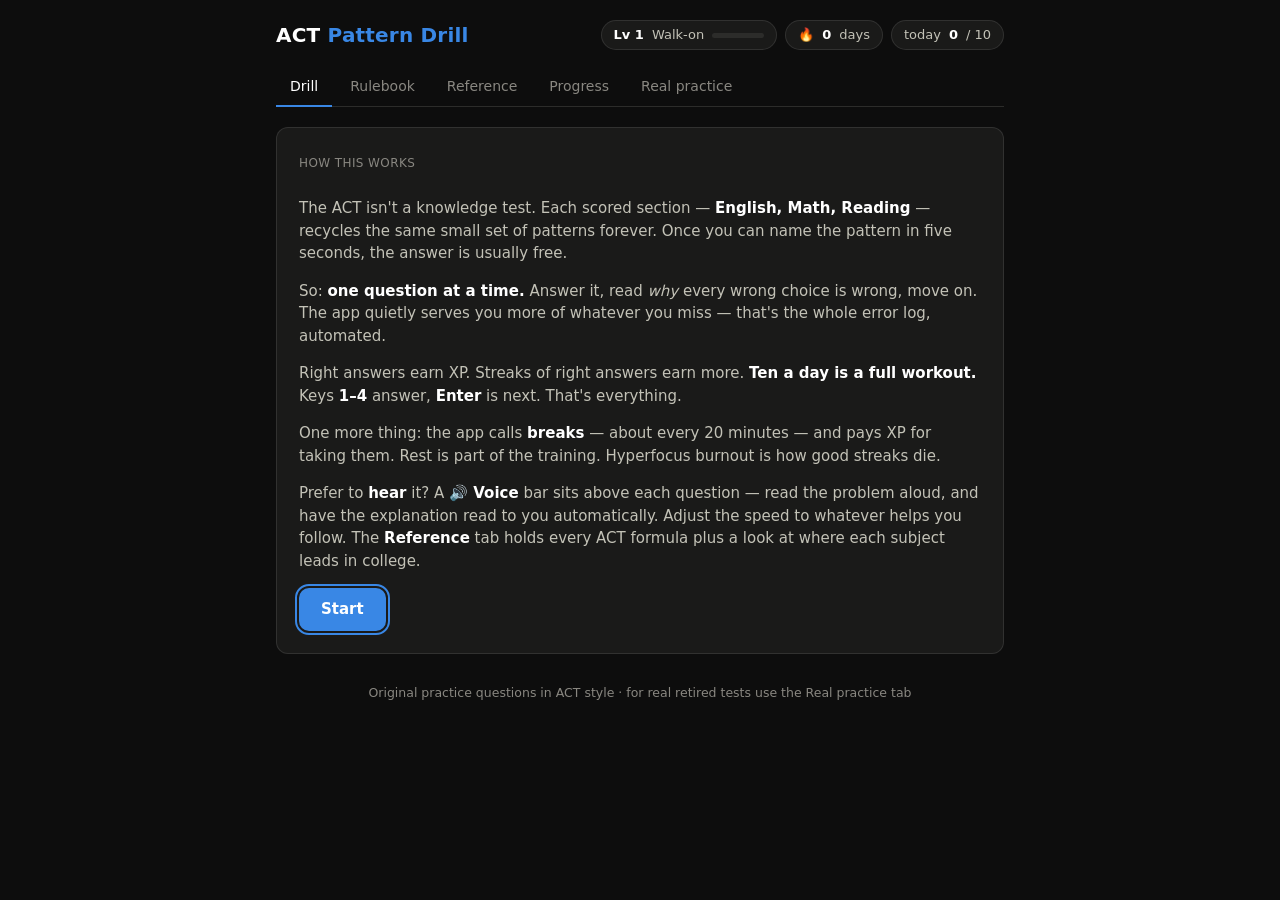
==== index.html @ 5fd754ff "Wave 3: 48 new Math questions (exponents, quadratics, functions, trig, probability, systems) + coord" ====
<!doctype html>
<html lang="en">
<head>
<meta charset="utf-8">
<meta name="viewport" content="width=device-width, initial-scale=1">
<title>ACT Pattern Drill</title>
<style>
  :root {
    --page: #0d0d0d;
    --surface: #1a1a19;
    --raised: #222221;
    --ink: #ffffff;
    --ink2: #c3c2b7;
    --muted: #898781;
    --grid: #2c2c2a;
    --baseline: #383835;
    --border: rgba(255,255,255,0.10);
    --accent: #3987e5;
    --accent-dim: #1c5cab;
    --good: #0ca30c;
    --bad: #d03b3b;
    --gold: #fab219;
  }
  * { box-sizing: border-box; }
  html, body { margin: 0; padding: 0; }
  body {
    background: var(--page);
    color: var(--ink);
    font-family: system-ui, -apple-system, "Segoe UI", sans-serif;
    line-height: 1.5;
    min-height: 100vh;
  }
  .wrap { max-width: 760px; margin: 0 auto; padding: 20px 16px 60px; }

  header { display: flex; align-items: center; justify-content: space-between; gap: 12px; flex-wrap: wrap; }
  header h1 { font-size: 20px; margin: 0; letter-spacing: 0.2px; }
  header h1 span { color: var(--accent); }
  .chips { display: flex; gap: 8px; align-items: center; flex-wrap: wrap; }
  .chip {
    background: var(--surface); border: 1px solid var(--border); border-radius: 999px;
    padding: 4px 12px; font-size: 13px; color: var(--ink2);
    font-variant-numeric: tabular-nums; display: flex; align-items: center; gap: 8px;
  }
  .chip b { color: var(--ink); font-weight: 600; }
  .chip .mini { width: 52px; height: 5px; background: var(--grid); border-radius: 3px; overflow: hidden; }
  .chip .mini i { display: block; height: 100%; background: var(--gold); border-radius: 3px; }

  nav { display: flex; gap: 4px; margin: 18px 0 20px; border-bottom: 1px solid var(--grid); }
  nav button {
    background: none; border: none; color: var(--muted); font: inherit; font-size: 14px;
    padding: 8px 14px; cursor: pointer; border-bottom: 2px solid transparent; margin-bottom: -1px;
  }
  nav button:hover { color: var(--ink2); }
  nav button.active { color: var(--ink); border-bottom-color: var(--accent); }
  nav button:focus-visible, .choice:focus-visible, .btn:focus-visible { outline: 2px solid var(--accent); outline-offset: 2px; }

  .card {
    background: var(--surface); border: 1px solid var(--border); border-radius: 12px;
    padding: 22px; margin-bottom: 14px;
  }

  .pill { display: inline-block; font-size: 12px; color: var(--muted); letter-spacing: 0.4px; text-transform: uppercase; margin-bottom: 10px; }
  .pill .combo { color: var(--gold); font-weight: 700; }

  .subjbar { display: flex; gap: 6px; margin-bottom: 12px; flex-wrap: wrap; }
  .subjbar button {
    background: var(--surface); border: 1px solid var(--border); border-radius: 999px;
    color: var(--muted); font: inherit; font-size: 13px; padding: 4px 14px; cursor: pointer;
  }
  .subjbar button:hover { color: var(--ink2); border-color: var(--accent); }
  .subjbar button.active { color: var(--ink); border-color: var(--accent); background: rgba(57,135,229,0.12); }

  .subhead { margin: 22px 0 10px; font-size: 13px; color: var(--muted); text-transform: uppercase; letter-spacing: 0.8px; font-weight: 600; }

  /* Formula reference */
  .frow { display: flex; gap: 14px; padding: 8px 0; border-bottom: 1px solid var(--grid); align-items: baseline; flex-wrap: wrap; }
  .frow:last-child { border-bottom: none; }
  .frow .fname { flex: 0 0 165px; font-size: 14px; color: var(--ink2); }
  .frow .fform { flex: 0 0 auto; min-width: 210px; font-family: Consolas, "Cascadia Mono", monospace; font-size: 14.5px; color: var(--ink); }
  .frow .fex { flex: 1; font-size: 13px; color: var(--muted); min-width: 170px; }

  /* Reference notes (writing/reading/science prose) */
  .rnote { padding: 7px 0; border-bottom: 1px solid var(--grid); font-size: 14px; color: var(--ink2); }
  .rnote:last-child { border-bottom: none; }
  .rnote b { color: var(--ink); font-weight: 600; }
  .card .blurb { color: var(--ink2); font-size: 14.5px; margin: 0 0 10px; }

  /* Audio / read-aloud */
  .audiobar { display: flex; gap: 8px; align-items: center; margin-bottom: 12px; flex-wrap: wrap; }
  .audiobar button {
    background: var(--surface); border: 1px solid var(--border); border-radius: 999px;
    color: var(--muted); font: inherit; font-size: 13px; padding: 4px 12px; cursor: pointer;
    display: flex; align-items: center; gap: 6px;
  }
  .audiobar button:hover { color: var(--ink2); border-color: var(--accent); }
  .audiobar button.on { color: var(--ink); border-color: var(--accent); background: rgba(57,135,229,0.12); }
  .speakbtn {
    background: var(--raised); border: 1px solid var(--border); border-radius: 8px;
    color: var(--ink2); font: inherit; font-size: 13px; padding: 4px 10px; cursor: pointer;
    display: inline-flex; align-items: center; gap: 6px; margin-left: 8px; vertical-align: middle;
  }
  .speakbtn:hover { color: var(--ink); border-color: var(--accent); }
  .speakbtn.speaking { color: var(--accent); border-color: var(--accent); }
  .readrow { margin: 2px 0 10px; }
  .readrow .speakbtn { margin-left: 0; }

  /* Formula "key" box + coordinate plot */
  .fbox { margin-top: 14px; padding: 12px 14px; border-left: 3px solid var(--gold); background: var(--raised); border-radius: 0 10px 10px 0; }
  .fbox .fkey { font-size: 12px; letter-spacing: 0.3px; color: var(--gold); font-weight: 700; }
  .fbox .fexpr { font-family: Consolas, "Cascadia Mono", monospace; font-size: 15px; color: var(--ink); margin-top: 5px; }
  .fbox .fstep { font-size: 13.5px; color: var(--ink2); margin-top: 4px; }
  .fbox .fstep b { color: var(--ink); font-weight: 600; }
  .plotwrap { margin-top: 12px; text-align: center; }
  .plotwrap svg { background: var(--surface); border: 1px solid var(--border); border-radius: 10px; }
  @keyframes pulse { 0%,100% { opacity: 1; } 50% { opacity: 0.45; } }
  .speakbtn.speaking .ic { animation: pulse 0.9s ease-in-out infinite; }

  /* College benchmarks */
  .bench { width: 100%; border-collapse: collapse; margin: 8px 0 4px; }
  .bench th, .bench td { text-align: left; padding: 8px 10px; border-bottom: 1px solid var(--grid); font-size: 14px; }
  .bench th { color: var(--muted); font-size: 12px; text-transform: uppercase; letter-spacing: 0.4px; font-weight: 600; }
  .bench td:first-child { color: var(--ink2); }
  .bench td.score { color: var(--gold); font-weight: 700; font-variant-numeric: tabular-nums; }
  .bench td:last-child { color: var(--muted); font-size: 13.5px; }

  .context { color: var(--ink2); font-style: italic; margin: 0 0 12px; }
  .passage { font-size: 19px; margin: 0 0 6px; }
  .passage .u {
    text-decoration: underline; text-decoration-color: var(--accent);
    text-decoration-thickness: 2px; text-underline-offset: 4px;
  }
  .prompt { color: var(--ink2); font-size: 15px; margin: 10px 0 0; }

  .choices { margin-top: 18px; display: flex; flex-direction: column; gap: 8px; }
  .choice {
    display: flex; gap: 12px; align-items: flex-start; width: 100%;
    background: var(--raised); border: 1px solid var(--border); border-radius: 10px;
    color: var(--ink); font: inherit; font-size: 16px; text-align: left;
    padding: 12px 14px; cursor: pointer; transition: border-color 120ms, background 120ms;
  }
  .choice:hover:not(:disabled) { border-color: var(--accent); }
  .choice:disabled { cursor: default; }
  .choice .letter {
    flex: none; width: 26px; height: 26px; border-radius: 7px; margin-top: 1px;
    background: var(--grid); color: var(--ink2); font-size: 13px; font-weight: 600;
    display: flex; align-items: center; justify-content: center;
  }
  .choice .body { flex: 1; }
  .choice .why { display: none; font-size: 13.5px; color: var(--muted); margin-top: 5px; }
  .answered .choice .why { display: block; }
  .choice.right { border-color: var(--good); background: rgba(12,163,12,0.08); }
  .choice.right .letter { background: var(--good); color: #fff; }
  .choice.wrong-picked { border-color: var(--bad); background: rgba(208,59,59,0.08); }
  .choice.wrong-picked .letter { background: var(--bad); color: #fff; }
  .choice .mark { flex: none; font-size: 15px; font-weight: 700; margin-top: 2px; visibility: hidden; }
  .choice.right .mark { visibility: visible; color: var(--good); }
  .choice.wrong-picked .mark { visibility: visible; color: var(--bad); }

  .verdict { display: flex; align-items: baseline; gap: 10px; margin-top: 16px; font-size: 15px; flex-wrap: wrap; }
  .verdict .word { font-weight: 700; }
  .verdict.good .word { color: var(--good); }
  .verdict.bad .word { color: var(--bad); }
  .verdict .quip { color: var(--ink2); }
  .verdict .xp { color: var(--gold); font-weight: 700; font-variant-numeric: tabular-nums; }
  .verdict .crit { color: var(--gold); font-style: italic; }

  .patternbox {
    margin-top: 14px; padding: 12px 14px; border-left: 3px solid var(--accent);
    background: var(--raised); border-radius: 0 10px 10px 0;
  }
  .patternbox .pname { font-weight: 600; font-size: 14px; }
  .patternbox .pcue { color: var(--ink2); font-size: 13.5px; margin-top: 3px; }

  .cornernote {
    margin-top: 14px; padding: 14px 16px; border-left: 3px solid var(--gold);
    background: rgba(250,178,25,0.06); border-radius: 0 10px 10px 0;
  }
  .cornernote .clabel { font-size: 11px; letter-spacing: 0.6px; text-transform: uppercase; color: var(--gold); font-weight: 700; }
  .cornernote .ctext { margin-top: 6px; font-size: 15.5px; color: var(--ink); }
  .cornernote .cfrom { margin-top: 6px; font-size: 13.5px; color: var(--ink2); font-style: italic; }

  .actions { margin-top: 16px; display: flex; align-items: center; gap: 12px; }
  .btn {
    background: var(--accent); border: none; color: #fff; font: inherit; font-weight: 600;
    font-size: 15px; padding: 10px 22px; border-radius: 10px; cursor: pointer;
  }
  .btn:hover { background: var(--accent-dim); }
  .btn.ghost { background: none; border: 1px solid var(--border); color: var(--ink2); font-weight: 400; }
  .btn.ghost:hover { border-color: var(--bad); color: var(--bad); background: none; }
  .hint { color: var(--muted); font-size: 13px; }

  .milestone {
    margin-top: 14px; padding: 12px 16px; border-radius: 10px; font-size: 14.5px;
    background: rgba(57,135,229,0.10); border: 1px solid var(--accent-dim); color: var(--ink2);
  }
  .milestone b { color: var(--ink); }

  /* Level-up overlay */
  .overlay {
    position: fixed; inset: 0; background: rgba(13,13,13,0.82); z-index: 50;
    display: flex; align-items: center; justify-content: center; padding: 20px;
  }
  .overlay .panel {
    background: var(--surface); border: 1px solid var(--gold); border-radius: 16px;
    padding: 34px 38px; max-width: 460px; text-align: center;
  }
  .overlay .lvlabel { font-size: 12px; letter-spacing: 2px; text-transform: uppercase; color: var(--gold); font-weight: 700; }
  .overlay .lvname { font-size: 34px; font-weight: 800; margin: 8px 0 2px; }
  .overlay .lvnum { color: var(--ink2); font-size: 15px; margin-bottom: 14px; }
  .overlay .cornernote { text-align: left; }
  .overlay .btn { margin-top: 18px; }

  /* Rulebook */
  .rule-card h3 { margin: 0 0 6px; font-size: 16px; display: flex; align-items: center; gap: 8px; }
  .rule-card p { margin: 4px 0; font-size: 14.5px; color: var(--ink2); }
  .rule-card .lbl { color: var(--muted); font-size: 12px; text-transform: uppercase; letter-spacing: 0.4px; margin-top: 10px; }
  .rule-card .ex { color: var(--muted); font-size: 13.5px; }
  .mastered-badge { color: var(--gold); font-size: 13px; font-weight: 700; }

  /* Meters */
  .meter-row { display: flex; align-items: center; gap: 12px; margin: 9px 0; }
  .meter-row .mlabel { flex: 0 0 210px; font-size: 14px; color: var(--ink2); }
  .meter { flex: 1; height: 8px; background: var(--grid); border-radius: 4px; overflow: hidden; }
  .meter > i { display: block; height: 100%; background: var(--accent); border-radius: 4px; }
  .meter.gold > i { background: var(--gold); }
  .meter-row .mval { flex: 0 0 130px; font-size: 13px; color: var(--muted); text-align: right; font-variant-numeric: tabular-nums; }
  .rule-card .meter-row { margin-top: 12px; }
  .rule-card .meter-row .mlabel { display: none; }

  /* Stat tiles */
  .tiles { display: grid; grid-template-columns: repeat(auto-fit, minmax(150px, 1fr)); gap: 12px; margin-bottom: 14px; }
  .tile { background: var(--surface); border: 1px solid var(--border); border-radius: 12px; padding: 16px 18px; }
  .tile .tv { font-size: 28px; font-weight: 700; }
  .tile .tv small { font-size: 15px; color: var(--muted); font-weight: 400; }
  .tile .tl { font-size: 13px; color: var(--muted); margin-top: 2px; }
  .tile.gold .tv { color: var(--gold); }

  /* Daily bar chart */
  .chart { padding-bottom: 14px; }
  .chart h3, .card h3.sect { margin: 0 0 14px; font-size: 15px; color: var(--ink2); font-weight: 600; }
  .bars { display: flex; align-items: flex-end; gap: 6px; height: 130px; border-bottom: 1px solid var(--baseline); padding: 0 2px; }
  .barcol { flex: 1; display: flex; flex-direction: column; align-items: center; justify-content: flex-end; height: 100%; position: relative; }
  .barcol .bar { width: 100%; max-width: 34px; background: var(--accent); border-radius: 4px 4px 0 0; min-height: 2px; }
  .barcol.empty .bar { background: var(--grid); height: 2px; border-radius: 0; }
  .barcol .blab { position: absolute; top: -20px; font-size: 12px; color: var(--ink2); font-variant-numeric: tabular-nums; }
  .daylabels { display: flex; gap: 6px; padding: 6px 2px 0; }
  .daylabels span { flex: 1; text-align: center; font-size: 11px; color: var(--muted); }

  /* Links */
  .linklist a { color: var(--accent); text-decoration: none; font-weight: 600; }
  .linklist a:hover { text-decoration: underline; }
  .linklist li { margin-bottom: 12px; color: var(--ink2); font-size: 14.5px; }
  .note { color: var(--muted); font-size: 13.5px; border-top: 1px solid var(--grid); padding-top: 12px; margin-top: 16px; }

  .intro p { color: var(--ink2); font-size: 15px; }
  .intro b { color: var(--ink); }

  #confetti { position: fixed; inset: 0; pointer-events: none; z-index: 100; }

  .bigclock { font-size: 46px; font-weight: 700; font-variant-numeric: tabular-nums; margin: 12px 0 4px; color: var(--accent); }

  footer { color: var(--muted); font-size: 12.5px; text-align: center; margin-top: 30px; }
  .hidden { display: none !important; }
</style>
</head>
<body>
<div class="wrap">
  <header>
    <h1>ACT <span>Pattern Drill</span></h1>
    <div class="chips">
      <div class="chip" id="chip-level"></div>
      <div class="chip" id="chip-streak"></div>
      <div class="chip" id="chip-today"></div>
    </div>
  </header>

  <nav id="tabs">
    <button data-view="drill" class="active">Drill</button>
    <button data-view="rulebook">Rulebook</button>
    <button data-view="formulas">Reference</button>
    <button data-view="progress">Progress</button>
    <button data-view="links">Real practice</button>
  </nav>

  <main>
    <section id="view-drill"></section>
    <section id="view-rulebook" class="hidden"></section>
    <section id="view-formulas" class="hidden"></section>
    <section id="view-progress" class="hidden"></section>
    <section id="view-links" class="hidden"></section>
  </main>

  <footer>Original practice questions in ACT style · for real retired tests use the Real practice tab</footer>
</div>

<script src="questions.js"></script>
<script src="notes.js"></script>
<script>
(() => {
  "use strict";

  // ---------- state ----------
  const KEY = "actdrill-v1";
  const DAILY_GOAL = 10;

  const LEVELS = [
    { xp: 0,    name: "Walk-on" },
    { xp: 100,  name: "Spotter" },
    { xp: 250,  name: "Trap Hunter" },
    { xp: 450,  name: "Grinder" },
    { xp: 700,  name: "Editor" },
    { xp: 1000, name: "Sharpshooter" },
    { xp: 1400, name: "Veteran" },
    { xp: 1900, name: "Closer" },
    { xp: 2500, name: "Ace" },
    { xp: 3200, name: "The Standard" }
  ];
  const MASTERY_ACC = 0.8, MASTERY_REPS = 10;

  function blankState() {
    return { v: 1, patt: {}, q: {}, daily: {}, recent: [], introSeen: false,
             xp: 0, combo: 0, bestCombo: 0, sinceNote: 99, lastNote: -1, subj: "All",
             audio: { on: true, rate: 0.9, autoRead: true } };
  }
  function load() {
    try {
      const raw = localStorage.getItem(KEY);
      if (raw) return Object.assign(blankState(), JSON.parse(raw));
    } catch (e) { /* corrupted store — start fresh */ }
    return blankState();
  }
  function save() { localStorage.setItem(KEY, JSON.stringify(S)); }
  let S = load();

  const todayKey = () => new Date().toLocaleDateString("sv");
  const dayKeyOffset = (n) => {
    const d = new Date(); d.setDate(d.getDate() - n);
    return d.toLocaleDateString("sv");
  };
  const todayCount = () => (S.daily[todayKey()] || { n: 0 }).n;

  function streak() {
    let n = 0, start = todayCount() > 0 ? 0 : 1;
    for (let i = start; ; i++) {
      const d = S.daily[dayKeyOffset(i)];
      if (d && d.n > 0) n++; else break;
    }
    return n;
  }

  // ---------- levels & mastery ----------
  function levelIndex(xp) {
    let li = 0;
    LEVELS.forEach((l, i) => { if (xp >= l.xp) li = i; });
    return li;
  }
  function levelProgress(xp) {
    const li = levelIndex(xp);
    if (li >= LEVELS.length - 1) return 1;
    const lo = LEVELS[li].xp, hi = LEVELS[li + 1].xp;
    return (xp - lo) / (hi - lo);
  }
  function isMastered(pid) {
    const p = S.patt[pid];
    return !!p && p.seen >= MASTERY_REPS && p.right / p.seen >= MASTERY_ACC;
  }
  function masteredCount() {
    return Object.keys(ACT_PATTERNS).filter(isMastered).length;
  }
  function patternMastery(pid) {
    const p = S.patt[pid];
    if (!p || p.seen === 0) return null;
    return p.right / p.seen;
  }

  // ---------- adaptive picker ----------
  function pickQuestion() {
    let pids = Object.keys(ACT_PATTERNS);
    if (S.subj && S.subj !== "All") pids = pids.filter(pid => ACT_PATTERNS[pid].subject === S.subj);
    if (!pids.length) pids = Object.keys(ACT_PATTERNS);
    const weights = pids.map(pid => {
      const p = S.patt[pid] || { seen: 0, right: 0 };
      if (p.seen < 4) return 1.0;
      const miss = 1 - p.right / p.seen;
      return Math.min(1.15, Math.max(0.15, miss + 0.15));
    });
    const total = weights.reduce((a, b) => a + b, 0);
    let r = Math.random() * total, pid = pids[0];
    for (let i = 0; i < pids.length; i++) { r -= weights[i]; if (r <= 0) { pid = pids[i]; break; } }

    const inSubj = q => !S.subj || S.subj === "All" || ACT_PATTERNS[q.pattern].subject === S.subj;
    let pool = ACT_QUESTIONS.filter(q => q.pattern === pid && !S.recent.includes(q.id));
    if (pool.length === 0) pool = ACT_QUESTIONS.filter(q => inSubj(q) && !S.recent.includes(q.id));
    if (pool.length === 0) pool = ACT_QUESTIONS.filter(inSubj);
    return pool[Math.floor(Math.random() * pool.length)];
  }

  // ---------- rendering helpers ----------
  const esc = s => s.replace(/&/g, "&amp;").replace(/</g, "&lt;").replace(/>/g, "&gt;");
  const el = (tag, cls, html) => {
    const e = document.createElement(tag);
    if (cls) e.className = cls;
    if (html !== undefined) e.innerHTML = html;
    return e;
  };
  function renderPassage(p) {
    return esc(p).replace(/\|([^|]+)\|/g, '<span class="u">$1</span>');
  }
  function orderedChoices(q) {
    const items = q.choices.map((c, i) => ({ ...c, origIndex: i }));
    if (q.fixedOrder) return items;
    const pinFirst = items.filter(c => c.text === "NO CHANGE");
    const pinLast = items.filter(c => c.text.startsWith("DELETE"));
    const mid = items.filter(c => !pinFirst.includes(c) && !pinLast.includes(c));
    for (let i = mid.length - 1; i > 0; i--) {
      const j = Math.floor(Math.random() * (i + 1));
      [mid[i], mid[j]] = [mid[j], mid[i]];
    }
    return [...pinFirst, ...mid, ...pinLast];
  }

  const QUIPS_RIGHT = [
    "Clean read.",
    "That's the pattern.",
    "You saw the trap coming.",
    "Textbook.",
    "That one pays points on test day.",
    "Automatic. That's the goal."
  ];
  const QUIPS_WRONG = [
    "Logged. This pattern will cycle back until it's automatic.",
    "Good miss — better here than on test day.",
    "That's the trap doing its job. Now you've seen it.",
    "Every miss becomes a pattern you own. Read the why below."
  ];
  const pick = arr => arr[Math.floor(Math.random() * arr.length)];

  // ---------- the corner (notes) ----------
  function pickNote() {
    if (typeof VAULT_NOTES === "undefined" || !VAULT_NOTES.length) return null;
    if (VAULT_NOTES.length === 1) return VAULT_NOTES[0];
    let idx;
    do { idx = Math.floor(Math.random() * VAULT_NOTES.length); } while (idx === S.lastNote);
    S.lastNote = idx;
    return VAULT_NOTES[idx];
  }
  function noteCard(note) {
    const c = el("div", "cornernote");
    c.append(
      el("div", "clabel", "From your corner"),
      el("div", "ctext", esc(note.text)),
      el("div", "cfrom", "— " + esc(note.from))
    );
    return c;
  }

  // ---------- confetti ----------
  function confetti() {
    const colors = ["#3987e5", "#fab219", "#0ca30c", "#9085e9", "#e66767"];
    const cv = el("canvas"); cv.id = "confetti";
    document.body.append(cv);
    const ctx = cv.getContext("2d");
    cv.width = innerWidth; cv.height = innerHeight;
    const parts = Array.from({ length: 130 }, () => ({
      x: Math.random() * cv.width,
      y: -20 - Math.random() * cv.height * 0.4,
      vx: (Math.random() - 0.5) * 3,
      vy: 2 + Math.random() * 4,
      s: 4 + Math.random() * 5,
      r: Math.random() * Math.PI,
      vr: (Math.random() - 0.5) * 0.25,
      c: colors[Math.floor(Math.random() * colors.length)]
    }));
    const t0 = performance.now();
    (function tick(t) {
      ctx.clearRect(0, 0, cv.width, cv.height);
      parts.forEach(p => {
        p.x += p.vx; p.y += p.vy; p.r += p.vr;
        ctx.save(); ctx.translate(p.x, p.y); ctx.rotate(p.r);
        ctx.fillStyle = p.c; ctx.fillRect(-p.s / 2, -p.s / 2, p.s, p.s * 0.6);
        ctx.restore();
      });
      if (t - t0 < 1800) requestAnimationFrame(tick); else cv.remove();
    })(t0);
  }

  // ---------- level-up overlay ----------
  function showLevelUp(li, note) {
    const ov = el("div", "overlay");
    const panel = el("div", "panel");
    panel.append(
      el("div", "lvlabel", "Level up"),
      el("div", "lvname", esc(LEVELS[li].name)),
      el("div", "lvnum", "Level " + (li + 1) + " of " + LEVELS.length + " · " + S.xp + " XP")
    );
    if (note) panel.append(noteCard(note));
    const b = el("button", "btn", "Back to work");
    b.onclick = () => ov.remove();
    panel.append(b);
    ov.append(panel);
    document.body.append(ov);
    confetti();
    b.focus();
  }

  // ---------- break guard (hyperfocus protection) ----------
  const BREAK_Q = 25, BREAK_MIN = 20, SNOOZE_Q = 12, SNOOZE_MIN = 10, IDLE_RESET_MIN = 5;
  const brk = {
    qSince: 0, dueQ: BREAK_Q, dueAt: Date.now() + BREAK_MIN * 60e3,
    snoozes: 0, lastAnswerAt: 0, timer: null
  };

  function breakDue() { return brk.qSince >= brk.dueQ || Date.now() >= brk.dueAt; }
  function resetBreak() {
    brk.qSince = 0; brk.dueQ = BREAK_Q; brk.dueAt = Date.now() + BREAK_MIN * 60e3; brk.snoozes = 0;
    if (brk.timer) { clearInterval(brk.timer); brk.timer = null; }
  }

  const BREAK_MSGS = [
    "Solid block of reps. Here's the part most people skip: the patterns get filed into long-term memory during the break, not during the grind. Water, window, five minutes — that's part of the training, not a pause from it.",
    "Still going? That's the hyperfocus talking. Past this point accuracy usually slides, and tomorrow-you pays for it. Five real minutes — stand up, walk somewhere, come back sharp.",
    "Third call. Burnout is how good streaks die — champions rest on schedule. Take the five."
  ];

  function renderBreakCard() {
    current = null;
    viewDrill.innerHTML = "";
    const card = el("div", "card");
    card.append(el("div", "pill", "Break time · " + brk.qSince + " reps this block"));
    card.append(el("p", "prompt", BREAK_MSGS[Math.min(brk.snoozes, BREAK_MSGS.length - 1)]));
    const a = el("div", "actions");
    const take = el("button", "btn", "Take 5 (+5 XP)");
    take.onclick = startBreakCountdown;
    a.append(take);
    if (brk.snoozes < 2) {
      const more = el("button", "btn ghost", "One more set");
      more.onclick = () => {
        brk.snoozes++;
        brk.dueQ = brk.qSince + SNOOZE_Q;
        brk.dueAt = Date.now() + SNOOZE_MIN * 60e3;
        nextQuestion();
      };
      a.append(more);
    }
    a.append(el("span", "hint", "Enter takes the break"));
    card.append(a);
    viewDrill.append(card);
    take.focus();
  }

  function startBreakCountdown() {
    S.xp += 5; save(); renderChips(); // recovery bonus — the rest is part of the training
    viewDrill.innerHTML = "";
    const card = el("div", "card");
    card.append(el("div", "pill", "On break — recovery bonus +5 XP banked"));
    const clock = el("div", "bigclock", "5:00");
    card.append(clock);
    card.append(el("p", "prompt", "Stand up. Water. Look at something farther away than a screen. The XP will still be here."));
    const a = el("div", "actions");
    const back = el("button", "btn ghost", "Back early");
    a.append(back);
    card.append(a);
    viewDrill.append(card);
    let left = 5 * 60;
    const done = () => { resetBreak(); nextQuestion(); };
    back.onclick = done;
    brk.timer = setInterval(() => {
      left--;
      if (left <= 0) {
        clearInterval(brk.timer); brk.timer = null;
        clock.textContent = "0:00";
        back.className = "btn"; back.textContent = "Back — fresh eyes"; back.focus();
      } else {
        clock.textContent = Math.floor(left / 60) + ":" + String(left % 60).padStart(2, "0");
      }
    }, 1000);
  }

  // ---------- read-aloud (built-in Windows speech — no external AI, no internet) ----------
  const speechOK = () => "speechSynthesis" in window;
  let _voice = null;
  function pickVoice() {
    if (!speechOK()) return null;
    const voices = speechSynthesis.getVoices();
    if (!voices.length) return null;
    const score = v => {
      let s = 0;
      if (/en[-_]US/i.test(v.lang)) s += 4; else if (/^en/i.test(v.lang)) s += 2;
      if (/natural|online|aria|jenny|guy|zira/i.test(v.name)) s += 3; // prefer newer natural voices
      return s;
    };
    return voices.slice().sort((a, b) => score(b) - score(a))[0] || voices[0];
  }
  if (speechOK()) {
    _voice = pickVoice();
    speechSynthesis.onvoiceschanged = () => { _voice = pickVoice(); };
  }
  function stopSpeech() { if (speechOK()) speechSynthesis.cancel(); }
  function speak(text, onDone) {
    if (!speechOK() || !S.audio.on || !text) { if (onDone) onDone(); return; }
    speechSynthesis.cancel();
    const u = new SpeechSynthesisUtterance(text);
    u.rate = S.audio.rate; u.pitch = 1;
    if (_voice) u.voice = _voice;
    if (onDone) { u.onend = onDone; u.onerror = onDone; }
    speechSynthesis.speak(u);
  }
  const spokenPassage = p => p.replace(/\|([^|]+)\|/g, ", $1, ");
  function questionSpeech(q, choices) {
    const parts = [];
    if (q.context) parts.push(q.context);
    if (q.passage) parts.push(spokenPassage(q.passage));
    parts.push(q.prompt || (q.passage && q.passage.includes("|") ? "Choose the best version of the underlined portion." : "Choose the best answer."));
    choices.forEach((c, i) => parts.push("Option " + "ABCD"[i] + ". " + c.text + "."));
    return parts.filter(Boolean).join(". ");
  }
  function explanationSpeech(q, choices) {
    const correct = choices.find(c => c.correct);
    const pat = ACT_PATTERNS[q.pattern];
    const f = questionFormula(q);
    const lead = f ? "Using the " + f.key + " formula. " : "";
    return lead + "The answer is " + correct.text + ". " + correct.why +
           " The pattern is " + pat.name + ". " + pat.cue;
  }
  const SPEEDS = [{ r: 0.7, n: "Slow" }, { r: 0.9, n: "Normal" }, { r: 1.1, n: "Fast" }];
  function refreshSpeakButtons() {
    const show = speechOK() && S.audio.on;
    document.querySelectorAll("#view-drill .speakbtn").forEach(b => b.classList.toggle("hidden", !show));
  }
  function speakerButton(label, getText) {
    const b = el("button", "speakbtn" + (speechOK() && S.audio.on ? "" : " hidden"));
    b.innerHTML = "<span class='ic'>🔊</span> " + esc(label);
    b.onclick = () => {
      if (b.classList.contains("speaking")) { stopSpeech(); b.classList.remove("speaking"); return; }
      document.querySelectorAll(".speakbtn.speaking").forEach(x => x.classList.remove("speaking"));
      b.classList.add("speaking");
      speak(getText(), () => b.classList.remove("speaking"));
    };
    return b;
  }
  function audioBar() {
    const bar = el("div", "audiobar");
    if (!speechOK()) return bar; // no text-to-speech on this device
    const toggle = el("button", S.audio.on ? "on" : "");
    const paint = () => { toggle.className = S.audio.on ? "on" : ""; toggle.innerHTML = (S.audio.on ? "🔊" : "🔇") + " Voice " + (S.audio.on ? "on" : "off"); };
    paint();
    toggle.onclick = () => { S.audio.on = !S.audio.on; if (!S.audio.on) stopSpeech(); save(); paint(); refreshSpeakButtons(); };
    bar.append(toggle);

    let si = Math.max(0, SPEEDS.findIndex(s => s.r === S.audio.rate));
    if (si < 0) si = 1;
    const speed = el("button", "", "Speed: " + SPEEDS[si].n);
    speed.onclick = () => { si = (si + 1) % SPEEDS.length; S.audio.rate = SPEEDS[si].r; save(); speed.textContent = "Speed: " + SPEEDS[si].n; };
    bar.append(speed);

    const auto = el("button", S.audio.autoRead ? "on" : "", "Auto-read answer: " + (S.audio.autoRead ? "on" : "off"));
    auto.onclick = () => { S.audio.autoRead = !S.audio.autoRead; save(); auto.className = S.audio.autoRead ? "on" : ""; auto.textContent = "Auto-read answer: " + (S.audio.autoRead ? "on" : "off"); };
    bar.append(auto);
    return bar;
  }

  // ---------- formula "key" box + coordinate-plane plot ----------
  // A math question can carry:  formula: { key, expr, data?, answer? }  and/or  plot: {...}
  function formulaBox(f) {
    const box = el("div", "fbox");
    box.append(el("div", "fkey", "🔑 " + esc(f.key) + " — the formula (the key)"));
    box.append(el("div", "fexpr", esc(f.expr)));
    if (f.data) box.append(el("div", "fstep", "<b>Your numbers:</b> " + esc(f.data)));
    if (f.answer) box.append(el("div", "fstep", "<b>Answer:</b> " + esc(f.answer)));
    return box;
  }

  function niceStep(min, max) {
    const raw = (max - min) / 6;
    const pow = Math.pow(10, Math.floor(Math.log10(raw || 1)));
    const n = raw / pow;
    const nice = n < 1.5 ? 1 : n < 3 ? 2 : n < 7 ? 5 : 10;
    return Math.max(1, nice * pow);
  }
  // Draw a small xy-plane: points, an optional segment, an optional line, rise/run, and a gold answer point.
  function coordPlot(spec) {
    const P = spec.points || [];
    const all = P.slice();
    if (spec.answer) all.push(spec.answer);
    if (spec.line && spec.line.through) spec.line.through.forEach(p => all.push(p));
    const xs = all.map(p => p[0]).concat(0), ys = all.map(p => p[1]).concat(0);
    let minX = Math.min(...xs) - 1, maxX = Math.max(...xs) + 1;
    let minY = Math.min(...ys) - 1, maxY = Math.max(...ys) + 1;
    const W = 300, H = 240, M = 24;
    const sx = x => M + (x - minX) / (maxX - minX) * (W - 2 * M);
    const sy = y => (H - M) - (y - minY) / (maxY - minY) * (H - 2 * M);
    const gA = "#2c2c2a", axis = "#52514e", blue = "#3987e5", gold = "#fab219", ink = "#c3c2b7";
    let s = `<svg viewBox="0 0 ${W} ${H}" width="100%" style="max-width:340px" xmlns="http://www.w3.org/2000/svg">`;
    const stepX = niceStep(minX, maxX), stepY = niceStep(minY, maxY);
    for (let x = Math.ceil(minX / stepX) * stepX; x <= maxX; x += stepX)
      s += `<line x1="${sx(x)}" y1="${sy(minY)}" x2="${sx(x)}" y2="${sy(maxY)}" stroke="${gA}" stroke-width="1"/>`;
    for (let y = Math.ceil(minY / stepY) * stepY; y <= maxY; y += stepY)
      s += `<line x1="${sx(minX)}" y1="${sy(y)}" x2="${sx(maxX)}" y2="${sy(y)}" stroke="${gA}" stroke-width="1"/>`;
    if (minY <= 0 && maxY >= 0) s += `<line x1="${sx(minX)}" y1="${sy(0)}" x2="${sx(maxX)}" y2="${sy(0)}" stroke="${axis}" stroke-width="1.5"/>`;
    if (minX <= 0 && maxX >= 0) s += `<line x1="${sx(0)}" y1="${sy(minY)}" x2="${sx(0)}" y2="${sy(maxY)}" stroke="${axis}" stroke-width="1.5"/>`;
    if (spec.line) {
      let m, b;
      if (spec.line.m !== undefined) { m = spec.line.m; b = spec.line.b; }
      else { const [p, q] = spec.line.through; m = (q[1] - p[1]) / (q[0] - p[0]); b = p[1] - m * p[0]; }
      s += `<line x1="${sx(minX)}" y1="${sy(m * minX + b)}" x2="${sx(maxX)}" y2="${sy(m * maxX + b)}" stroke="${blue}" stroke-width="2"/>`;
    }
    if (spec.segment && P.length >= 2) {
      const a = P[spec.segment[0]], b = P[spec.segment[1]];
      s += `<line x1="${sx(a[0])}" y1="${sy(a[1])}" x2="${sx(b[0])}" y2="${sy(b[1])}" stroke="${blue}" stroke-width="2"/>`;
    }
    if (spec.slope && P.length >= 2) {
      const a = P[spec.slope[0]], b = P[spec.slope[1]];
      s += `<line x1="${sx(a[0])}" y1="${sy(a[1])}" x2="${sx(b[0])}" y2="${sy(a[1])}" stroke="${gold}" stroke-width="1.5" stroke-dasharray="4 3"/>`;
      s += `<line x1="${sx(b[0])}" y1="${sy(a[1])}" x2="${sx(b[0])}" y2="${sy(b[1])}" stroke="${gold}" stroke-width="1.5" stroke-dasharray="4 3"/>`;
      s += `<text x="${(sx(a[0]) + sx(b[0])) / 2}" y="${sy(a[1]) + 13}" fill="${gold}" font-size="10" text-anchor="middle">run ${b[0] - a[0]}</text>`;
      s += `<text x="${sx(b[0]) + 4}" y="${(sy(a[1]) + sy(b[1])) / 2}" fill="${gold}" font-size="10">rise ${b[1] - a[1]}</text>`;
    }
    P.forEach(p => {
      s += `<circle cx="${sx(p[0])}" cy="${sy(p[1])}" r="4" fill="${blue}"/>`;
      s += `<text x="${sx(p[0]) + 6}" y="${sy(p[1]) - 6}" fill="${ink}" font-size="11">${esc(p[2] || "")} (${p[0]}, ${p[1]})</text>`;
    });
    if (spec.answer) {
      const p = spec.answer;
      s += `<circle cx="${sx(p[0])}" cy="${sy(p[1])}" r="5.5" fill="${gold}" stroke="#0d0d0d" stroke-width="1"/>`;
      s += `<text x="${sx(p[0]) + 7}" y="${sy(p[1]) + 4}" fill="${gold}" font-size="11" font-weight="bold">${esc(p[2] || "")} (${p[0]}, ${p[1]})</text>`;
    }
    s += `</svg>`;
    const wrap = el("div", "plotwrap"); wrap.innerHTML = s; return wrap;
  }
  function questionFormula(q) { return q.formula || (ACT_PATTERNS[q.pattern] && ACT_PATTERNS[q.pattern].formula) || null; }

  // ---------- drill view ----------
  const viewDrill = document.getElementById("view-drill");
  let current = null;

  function showIntro() {
    viewDrill.innerHTML = "";
    const c = el("div", "card intro");
    c.append(
      el("div", "pill", "How this works"),
      el("p", null, "The ACT isn't a knowledge test. Each scored section — <b>English, Math, Reading</b> — recycles the same small set of patterns forever. Once you can name the pattern in five seconds, the answer is usually free."),
      el("p", null, "So: <b>one question at a time.</b> Answer it, read <i>why</i> every wrong choice is wrong, move on. The app quietly serves you more of whatever you miss — that's the whole error log, automated."),
      el("p", null, "Right answers earn XP. Streaks of right answers earn more. <b>Ten a day is a full workout.</b> Keys <b>1–4</b> answer, <b>Enter</b> is next. That's everything."),
      el("p", null, "One more thing: the app calls <b>breaks</b> — about every 20 minutes — and pays XP for taking them. Rest is part of the training. Hyperfocus burnout is how good streaks die."),
      el("p", null, "Prefer to <b>hear</b> it? A <b>🔊 Voice</b> bar sits above each question — read the problem aloud, and have the explanation read to you automatically. Adjust the speed to whatever helps you follow. The <b>Reference</b> tab holds every ACT formula plus a look at where each subject leads in college.")
    );
    const a = el("div", "actions");
    const b = el("button", "btn", "Start");
    b.onclick = () => { S.introSeen = true; save(); nextQuestion(); };
    a.append(b);
    c.append(a);
    viewDrill.append(c);
    b.focus();
  }

  const SUBJECTS = ["All", "English", "Math", "Reading"];
  function subjectBar() {
    const bar = el("div", "subjbar");
    SUBJECTS.forEach(sub => {
      const b = el("button", sub === (S.subj || "All") ? "active" : "", sub);
      b.onclick = () => { S.subj = sub; save(); nextQuestion(); };
      bar.append(b);
    });
    return bar;
  }

  function nextQuestion() {
    stopSpeech();
    // stepped away on their own? counters reset quietly — no nagging someone who already rested
    if (brk.lastAnswerAt && Date.now() - brk.lastAnswerAt > IDLE_RESET_MIN * 60e3) resetBreak();
    if (breakDue()) { renderBreakCard(); return; }

    const q = pickQuestion();
    current = { q, choices: orderedChoices(q), answered: false };
    viewDrill.innerHTML = "";
    viewDrill.append(subjectBar());
    viewDrill.append(audioBar());

    const card = el("div", "card");
    let pillHtml = esc(ACT_PATTERNS[q.pattern].subject) + " · today " + todayCount() + " / " + DAILY_GOAL;
    if (S.combo >= 2) pillHtml += " · <span class='combo'>combo ×" + S.combo + "</span>";
    card.append(el("div", "pill", pillHtml));
    if (q.context) card.append(el("p", "context", esc(q.context)));
    if (q.passage) card.append(el("p", "passage", renderPassage(q.passage)));
    const promptText = q.prompt ||
      (q.passage && q.passage.includes("|") ? "Choose the best version of the underlined portion." : "");
    if (promptText) card.append(el("p", "prompt", esc(promptText)));
    // read-question button, always available — math problems live in the passage, not a prompt
    const rqRow = el("div", "readrow");
    rqRow.append(speakerButton("Read question", () => questionSpeech(q, current.choices)));
    card.append(rqRow);

    const list = el("div", "choices");
    current.choices.forEach((c, idx) => {
      const btn = el("button", "choice");
      btn.dataset.idx = idx;
      btn.append(
        el("span", "letter", "ABCD"[idx]),
        el("span", "body", "<span>" + esc(c.text) + "</span><span class='why'>" + esc(c.why) + "</span>"),
        el("span", "mark", c.correct ? "✓ right" : "✗")
      );
      btn.onclick = () => answer(idx);
      list.append(btn);
    });
    card.append(list);

    const foot = el("div", "actions");
    foot.append(el("span", "hint", "Keys 1–4 to answer"));
    card.append(foot);
    viewDrill.append(card);
  }

  function answer(idx) {
    if (!current || current.answered) return;
    current.answered = true;
    const { q, choices } = current;
    const chosen = choices[idx];
    const right = !!chosen.correct;

    // record accuracy
    const p = S.patt[q.pattern] || (S.patt[q.pattern] = { seen: 0, right: 0 });
    p.seen++; if (right) p.right++;
    const qs = S.q[q.id] || (S.q[q.id] = { seen: 0, right: 0 });
    qs.seen++; if (right) qs.right++;
    const d = S.daily[todayKey()] || (S.daily[todayKey()] = { n: 0, right: 0 });
    d.n++; if (right) d.right++;
    S.recent.push(q.id);
    while (S.recent.length > 18) S.recent.shift();
    brk.qSince++;
    brk.lastAnswerAt = Date.now();

    // rewards
    const prevLevel = levelIndex(S.xp);
    S.combo = right ? S.combo + 1 : 0;
    if (S.combo > S.bestCombo) S.bestCombo = S.combo;
    let gained = 2; // showing up counts
    let crit = false;
    if (right) {
      gained += 8;
      gained += Math.min(2 * (S.combo - 1), 10);
      if (Math.random() < 0.07) { crit = true; gained *= 2; }
    }
    S.xp += gained;
    const newLevel = levelIndex(S.xp);
    S.sinceNote++;

    const goalJustHit = d.n === DAILY_GOAL;
    const leveledUp = newLevel > prevLevel;
    let note = null;
    if ((goalJustHit || leveledUp || (right && Math.random() < 0.08)) && S.sinceNote >= 8) {
      note = pickNote();
      if (note) S.sinceNote = 0;
    }
    save();
    renderChips();

    // paint
    const card = viewDrill.querySelector(".card");
    card.classList.add("answered");
    card.querySelectorAll(".choice").forEach((btn, i) => {
      btn.disabled = true;
      if (choices[i].correct) btn.classList.add("right");
      else if (i === idx) btn.classList.add("wrong-picked");
    });

    const verdict = el("div", "verdict " + (right ? "good" : "bad"));
    verdict.append(
      el("span", "word", right ? "✓ Right." : "✗ Not this one."),
      el("span", "xp", "+" + gained + " XP")
    );
    if (crit) verdict.append(el("span", "crit", "×2 sharp-eye bonus!"));
    if (right && S.combo >= 3) verdict.append(el("span", "xp", "combo ×" + S.combo));
    verdict.append(el("span", "quip", pick(right ? QUIPS_RIGHT : QUIPS_WRONG)));
    card.append(verdict);

    const qf = questionFormula(q);
    if (qf) card.append(formulaBox(qf));
    if (q.plot) card.append(coordPlot(q.plot));

    const pat = ACT_PATTERNS[q.pattern];
    const pb = el("div", "patternbox");
    const pname = el("div", "pname", "Pattern: " + esc(pat.name));
    pname.append(speakerButton("Hear why", () => explanationSpeech(q, choices)));
    pb.append(
      pname,
      el("div", "pcue", "Spot it in 5 seconds: " + esc(pat.cue))
    );
    card.append(pb);
    if (S.audio.on && S.audio.autoRead) speak(explanationSpeech(q, choices));

    if (goalJustHit) {
      card.append(el("div", "milestone",
        "<b>That's a full day — " + DAILY_GOAL + " focused reps.</b> That beats three hours of zoning out at a video. Keep going or stop here; both count as a win."));
      confetti();
    }

    if (note && !leveledUp) card.append(noteCard(note));

    const a = el("div", "actions");
    const nextBtn = el("button", "btn", "Next question");
    nextBtn.onclick = nextQuestion;
    a.append(nextBtn, el("span", "hint", "Enter for next"));
    card.append(a);

    if (leveledUp) showLevelUp(newLevel, note);
    else nextBtn.focus();
  }

  // keyboard
  document.addEventListener("keydown", (e) => {
    if (document.querySelector(".overlay")) {
      if (e.key === "Enter" || e.key === " ") { e.preventDefault(); document.querySelector(".overlay").remove(); }
      return;
    }
    if (!document.getElementById("view-drill").classList.contains("hidden")) {
      if (current && !current.answered) {
        const k = e.key.toLowerCase();
        const map = { "1": 0, "2": 1, "3": 2, "4": 3, "a": 0, "b": 1, "c": 2, "d": 3 };
        if (k in map && map[k] < current.choices.length) { answer(map[k]); e.preventDefault(); }
      } else if (current && current.answered && (e.key === "Enter" || e.key === " " || e.key.toLowerCase() === "n")) {
        // preventDefault stops the focused Next button from also firing a click (double-advance)
        e.preventDefault();
        nextQuestion();
      }
    }
  });

  // ---------- rulebook ----------
  function renderRulebook() {
    const v = document.getElementById("view-rulebook");
    v.innerHTML = "";
    v.append(el("div", "card intro",
      "<div class='pill'>The whole rulebook</div><p>This is it — the finite list for all three scored sections (your composite is English + Math + Reading). Every question you'll ever see is one of these wearing a costume. Master a pattern (80%+ over 10+ reps) and it earns a star.</p>"));
    ["English", "Math", "Reading"].forEach(sub => {
      v.append(el("div", "subhead", sub));
      Object.entries(ACT_PATTERNS)
        .filter(([, pat]) => pat.subject === sub)
        .forEach(([pid, pat]) => renderRuleCard(v, pid, pat));
    });
  }
  function renderRuleCard(v, pid, pat) {
      const m = patternMastery(pid);
      const seen = (S.patt[pid] || { seen: 0 }).seen;
      const c = el("div", "card rule-card");
      const h = el("h3", null, esc(pat.name));
      if (isMastered(pid)) h.append(el("span", "mastered-badge", "★ mastered"));
      c.append(
        h,
        el("p", null, esc(pat.rule)),
        el("div", "lbl", "How to spot it in 5 seconds"),
        el("p", null, esc(pat.cue)),
        el("div", "lbl", "Example"),
        el("p", "ex", esc(pat.example))
      );
      const row = el("div", "meter-row");
      const meter = el("div", "meter" + (isMastered(pid) ? " gold" : ""));
      meter.append(el("i", null));
      meter.firstChild.style.width = (m === null ? 0 : Math.round(m * 100)) + "%";
      row.append(
        el("span", "mlabel", ""),
        meter,
        el("span", "mval", seen < 3 ? "warming up · " + seen + " reps" : Math.round(m * 100) + "% · " + seen + " reps")
      );
      c.append(row);
      v.append(c);
  }

  // ---------- progress ----------
  function renderProgress() {
    const v = document.getElementById("view-progress");
    v.innerHTML = "";

    let total = 0, right = 0, bestDay = 0;
    Object.values(S.daily).forEach(dd => { total += dd.n; right += dd.right; if (dd.n > bestDay) bestDay = dd.n; });
    const li = levelIndex(S.xp);

    const tiles = el("div", "tiles");
    const tile = (val, lab, gold) => {
      const t = el("div", "tile" + (gold ? " gold" : ""));
      t.append(el("div", "tv", val), el("div", "tl", lab));
      return t;
    };
    tiles.append(
      tile(String(li + 1) + " <small>" + esc(LEVELS[li].name) + "</small>", S.xp + " XP · level", true),
      tile(streak(), "day streak"),
      tile(todayCount() + "<small> / " + DAILY_GOAL + "</small>", "today"),
      tile(total, "total reps"),
      tile(total ? Math.round(100 * right / total) + "%" : "—", "accuracy"),
      tile(S.bestCombo, "best combo"),
      tile(masteredCount() + "<small> / " + Object.keys(ACT_PATTERNS).length + "</small>", "patterns mastered", masteredCount() > 0)
    );
    v.append(tiles);

    // XP progress to next level
    const xcard = el("div", "card");
    const nextName = li < LEVELS.length - 1 ? LEVELS[li + 1].name : null;
    xcard.append(el("h3", "sect", nextName
      ? "Next level: " + esc(nextName) + " at " + LEVELS[li + 1].xp + " XP"
      : "Top level reached — " + esc(LEVELS[li].name)));
    const xrow = el("div", "meter-row");
    const xmeter = el("div", "meter gold"); xmeter.append(el("i", null));
    xmeter.firstChild.style.width = Math.round(levelProgress(S.xp) * 100) + "%";
    xrow.append(el("span", "mlabel", "XP"), xmeter,
      el("span", "mval", S.xp + (nextName ? " / " + LEVELS[li + 1].xp : "")));
    xcard.append(xrow);
    v.append(xcard);

    // 14-day chart (single series — the title names it, no legend needed)
    const chart = el("div", "card chart");
    chart.append(el("h3", null, "Questions per day — last 14 days" + (bestDay ? " · personal best " + bestDay : "")));
    const days = [];
    for (let i = 13; i >= 0; i--) days.push(dayKeyOffset(i));
    const counts = days.map(k => (S.daily[k] || { n: 0 }).n);
    const max = Math.max(DAILY_GOAL, ...counts);
    const bars = el("div", "bars");
    days.forEach((k, i) => {
      const col = el("div", "barcol" + (counts[i] === 0 ? " empty" : ""));
      const bar = el("div", "bar");
      bar.style.height = counts[i] === 0 ? "2px" : Math.max(4, Math.round(counts[i] / max * 100)) + "%";
      const dd = S.daily[k] || { n: 0, right: 0 };
      col.title = k + " — " + dd.n + " questions" + (dd.n ? ", " + dd.right + " right" : "");
      if (i === 13 && counts[i] > 0) col.append(el("span", "blab", String(counts[i])));
      col.append(bar);
      bars.append(col);
    });
    chart.append(bars);
    const labs = el("div", "daylabels");
    days.forEach(k => labs.append(el("span", null, "SMTWTFS"[new Date(k + "T12:00:00").getDay()])));
    chart.append(labs);
    v.append(chart);

    // mastery meters, weakest first
    const mcard = el("div", "card");
    mcard.append(el("h3", "sect", "Pattern mastery — weakest first (these get served more often)"));
    ["English", "Math", "Reading"].forEach(sub => {
      mcard.append(el("div", "subhead", sub));
      const rows = Object.entries(ACT_PATTERNS)
        .filter(([, pat]) => pat.subject === sub)
        .map(([pid, pat]) => {
          const st = S.patt[pid] || { seen: 0, right: 0 };
          return { pid, name: pat.name, seen: st.seen, m: patternMastery(pid) };
        }).sort((a, b) => {
          const av = a.seen < 3 ? 2 : a.m, bv = b.seen < 3 ? 2 : b.m;
          return av - bv;
        });
      rows.forEach(r => {
        const row = el("div", "meter-row");
        const meter = el("div", "meter" + (isMastered(r.pid) ? " gold" : "")); meter.append(el("i", null));
        meter.firstChild.style.width = (r.m === null ? 0 : Math.round(r.m * 100)) + "%";
        row.append(
          el("span", "mlabel", esc(r.name) + (isMastered(r.pid) ? " <span class='mastered-badge'>★</span>" : "")),
          meter,
          el("span", "mval", r.seen < 3 ? "warming up" : Math.round(r.m * 100) + "% · " + r.seen + " reps")
        );
        mcard.append(row);
      });
    });
    v.append(mcard);

    const rcard = el("div", "card");
    const actions = el("div", "actions");
    if (window.chrome && window.chrome.webview) {
      // running inside the desktop shell — it handles the download and reloads on success
      const ub = el("button", "btn", "Update question bank");
      ub.onclick = () => {
        ub.disabled = true; ub.textContent = "Updating…";
        window.chrome.webview.postMessage("updateBank");
        setTimeout(() => { ub.disabled = false; ub.textContent = "Update question bank"; }, 10000);
      };
      actions.append(ub);
    }
    const rb = el("button", "btn ghost", "Reset all progress");
    rb.onclick = () => {
      if (confirm("Wipe all drill history, XP, and levels? This can't be undone.")) {
        S = blankState(); S.introSeen = true; save();
        renderChips(); renderProgress();
      }
    };
    actions.append(rb,
      el("span", "hint", "Bank " + (typeof BANK_VERSION !== "undefined" ? BANK_VERSION : "v1") + " · " + ACT_QUESTIONS.length + " questions"));
    rcard.append(actions);
    v.append(rcard);
  }

  // ---------- formulas ----------
  const FORMULAS = [
    { group: "Lines & coordinate geometry", items: [
      ["Slope", "m = (y₂ − y₁) / (x₂ − x₁)", "(2,5) to (6,13): 8/4 = 2"],
      ["Slope-intercept", "y = mx + b", "m is the slope; b is the y-intercept"],
      ["Point-slope", "y − y₁ = m(x − x₁)", "build a line from one point and a slope"],
      ["Standard → slope", "from Ax + By = C, slope = −A/B", "3x + y = 12 → slope −3"],
      ["Parallel / perpendicular", "same slope / negative reciprocal", "slope 2 ⟂ slope −½"],
      ["Midpoint", "( (x₁+x₂)/2 , (y₁+y₂)/2 )", "(2,4) and (6,10) → (4, 7)"],
      ["Distance", "√( (Δx)² + (Δy)² )", "(0,0) to (3,4): √(9+16) = 5"]
    ]},
    { group: "Exponents & radicals", items: [
      ["Multiply powers", "xᵃ · xᵇ = xᵃ⁺ᵇ", "x³ · x² = x⁵ — add exponents"],
      ["Divide powers", "xᵃ / xᵇ = xᵃ⁻ᵇ", "x⁵ / x² = x³ — subtract"],
      ["Power of a power", "(xᵃ)ᵇ = xᵃᵇ", "(x³)² = x⁶ — multiply them"],
      ["Zero & negative", "x⁰ = 1   ·   x⁻ᵃ = 1/xᵃ", "2⁻³ = 1/8"],
      ["Fractional power", "x^(a/b) = ᵇ√(xᵃ)", "8^(2/3) = (∛8)² = 4"],
      ["Radicals multiply", "√a · √b = √(ab)", "√2 · √8 = √16 = 4"]
    ]},
    { group: "Algebra & quadratics", items: [
      ["Square of a sum", "(a+b)² = a² + 2ab + b²", "never just a² + b² — the middle term is the trap"],
      ["Square of a difference", "(a−b)² = a² − 2ab + b²", "the middle term turns negative"],
      ["Difference of squares", "(a+b)(a−b) = a² − b²", "21² − 19² = (40)(2) = 80, no calculator"],
      ["Quadratic formula", "x = (−b ± √(b²−4ac)) / 2a", "solves ax² + bx + c = 0 when factoring won't"],
      ["Discriminant", "b² − 4ac", ">0 two roots · =0 one · <0 none"],
      ["Parabola vertex", "x = −b/2a   ·   y = a(x−h)²+k", "(h,k) is the turning point"],
      ["Absolute value", "|x| = a → x = a or x = −a", "|x| = 3 → x = ±3"]
    ]},
    { group: "Functions", items: [
      ["Evaluate", "plug the number in for x", "f(x)=2x+1 → f(3)=7"],
      ["Composition", "f(g(x)) — inner one first", "f(x)=x+1, g(x)=2x → f(g(3))=7"],
      ["Domain", "the inputs allowed", "no dividing by 0, no √ of a negative"]
    ]},
    { group: "Plane geometry — area & perimeter", items: [
      ["Rectangle", "A = lw   ·   P = 2(l+w)", "8 × 6 → area 48, perimeter 28"],
      ["Square", "A = s²   ·   P = 4s", "side 5 → area 25, perimeter 20"],
      ["Parallelogram", "A = bh", "base × the straight-up height"],
      ["Triangle", "A = ½bh", "base 10, height 7 → 35"],
      ["Trapezoid", "A = ½(b₁+b₂)h", "average the parallel sides, times the height"],
      ["Circle", "A = πr²   ·   C = 2πr = πd", "given a DIAMETER? Halve it first"],
      ["Circle equation", "(x−h)² + (y−k)² = r²", "center (h,k), radius r"],
      ["Arc & sector", "(θ/360) × C   or   (θ/360) × A", "a 90° slice is one quarter"]
    ]},
    { group: "Angles & polygons", items: [
      ["Triangle angles", "add to 180°", "straight line 180° · full turn 360°"],
      ["Polygon interior sum", "(n−2) · 180°", "pentagon: 3 × 180 = 540°"],
      ["One regular angle", "(n−2)·180 / n", "regular pentagon: 540 ÷ 5 = 108°"],
      ["Exterior angles", "always sum to 360°", "true for any polygon"],
      ["Vertical & parallel", "vertical angles equal; cut parallels → equal angles", "look for the Z and F shapes"]
    ]},
    { group: "Triangles & trig", items: [
      ["Pythagorean", "a² + b² = c²", "know 3-4-5 and 5-12-13 on sight"],
      ["45-45-90 triangle", "x : x : x√2", "legs equal, hypotenuse is a leg × √2"],
      ["30-60-90 triangle", "x : x√3 : 2x", "the short leg sits opposite the 30°"],
      ["SOHCAHTOA", "sin=opp/hyp · cos=adj/hyp · tan=opp/adj", "label sides from the angle's point of view"],
      ["Trig identities", "sin²θ + cos²θ = 1   ·   tanθ = sinθ/cosθ", "the two the ACT actually uses"],
      ["Similar figures", "sides ×k → area ×k², volume ×k³", "double the sides, quadruple the area"]
    ]},
    { group: "Solid geometry", items: [
      ["Box (rectangular prism)", "V = lwh   ·   SA = 2(lw+lh+wh)", "volume is base area × height"],
      ["Cylinder", "V = πr²h   ·   SA = 2πr² + 2πrh", "circle base × height"],
      ["Sphere", "V = (4/3)πr³   ·   SA = 4πr²", "given when needed, good to know"],
      ["Cone", "V = (1/3)πr²h", "one third of the matching cylinder"]
    ]},
    { group: "Numbers, statistics & probability", items: [
      ["Mean", "total ÷ count   (total = mean × count)", "the reverse form solves most problems"],
      ["Median & mode", "middle after sorting · most frequent", "SORT before you read the middle"],
      ["Weighted average", "Σ(value × weight) ÷ Σ(weights)", "when groups are different sizes"],
      ["Percent of", "part = % × whole", "30% of 60 = 0.30 × 60 = 18"],
      ["Percent change", "change ÷ ORIGINAL", "250 → 300: 50/250 = 20%"],
      ["Probability", "favorable ÷ total", "2 red of 5 marbles → 2/5"],
      ["And / or", "P(A and B)=P(A)·P(B) · P(A or B)=P(A)+P(B)−P(both)", "'and' multiplies, 'or' adds"],
      ["Counting principle", "multiply the choices", "3 shirts × 4 pants = 12 outfits"],
      ["Combinations / permutations", "ₙCᵣ = n!/(r!(n−r)!) · ₙPᵣ = n!/(n−r)!", "order matters? use P; if not, C"],
      ["Arithmetic sequence", "aₙ = a₁ + (n−1)d", "start 5, add 3: 20th = 5 + 19·3 = 62"],
      ["Geometric sequence", "aₙ = a₁ · rⁿ⁻¹", "start 2, triple: 5th = 2 · 3⁴ = 162"],
      ["Distance-rate-time", "d = r · t", "60 mph for 2.5 h → 150 miles"],
      ["Scientific notation", "a × 10ⁿ", "move the decimal n places"],
      ["Imaginary unit", "i² = −1", "√(−9) = 3i"]
    ]}
  ];

  // Where each ACT subject leads — the college bridge (motivational + genuinely useful reference)
  const REF_SECTIONS = [
    { group: "College math — where this leads",
      blurb: "Everything above is the foundation the next floor is built on. You don't need any of this for the ACT — it's here to show the ACT is the on-ramp, not the ceiling.",
      items: [
        ["Logarithms", "log_b(x) = y  ⟺  bʸ = x", "the inverse of the exponents you just learned — log₂8 = 3"],
        ["Log rules", "log(ab) = log a + log b", "turns multiplication into addition"],
        ["Function transforms", "f(x−h) + k shifts right h, up k", "the same (h,k) idea as a parabola's vertex"],
        ["Limit (calculus)", "what f(x) approaches near a point", "the very first idea in Calculus I"],
        ["Derivative (calculus)", "instant rate of change = slope of the curve", "the slope you know, made continuous"],
        ["Systems & matrices", "solve many equations at once", "linear algebra — engineering, data science, AI"]
      ]},
    { group: "Science — the approach (and where it leads)",
      blurb: "ACT Science is optional now and not in the composite — but the skill it tests, reading data fast, IS the college science skill. It's about 90% graph-and-table reading, not memorizing facts.",
      notes: [
        "**Find the variables first** — the independent variable is what the experimenter CHANGED; the dependent is what they MEASURED; the control is what stayed fixed.",
        "**Trends beat numbers** — most questions only want 'as X goes up, Y goes ___.' Read the direction, not every digit.",
        "**Live in the axes** — check what each axis measures and its units before you read a single point.",
        "**Conflicting Viewpoints** — two scientists disagree; name the ONE thing they disagree about, then answer from each one's logic, not your own opinion.",
        "**Trust the passage** — it gives you everything. Believe the data over what you think you remember."
      ],
      items: [
        ["Density", "D = mass ÷ volume", "floats if it's less dense than the liquid"],
        ["Speed", "speed = distance ÷ time", "the d = rt you already know"],
        ["College physics", "F = ma   ·   d = ½at²", "force and motion — Physics I"],
        ["College chemistry", "PV = nRT", "the ideal gas law"],
        ["pH scale", "0 acidic — 7 neutral — 14 basic", "each step is ten times stronger"]
      ]},
    { group: "Writing — the essay blueprint",
      blurb: "The ACT essay is optional and many colleges ignore it — check the scholarship. If he takes it, it isn't about being a great writer; it's one repeatable 4-part structure, scored on ideas, support, organization, and language.",
      notes: [
        "**Intro** — state your position in a sentence, then show you understand all three given perspectives. Pick a clear side; graders reward a definite stance over a fence-sitter.",
        "**Body 1** — your strongest reason, then a specific example (real or realistic). One idea per paragraph.",
        "**Body 2** — engage the other perspectives: where they're partly right, and why yours still wins. This analysis is what separates a 4 from an 8.",
        "**Conclusion** — restate your position in fresh words and zoom out to why it matters.",
        "**Language** — vary sentence length, sprinkle transitions (however, therefore, for instance). Clear beats fancy, every time.",
        "**College writing** is the same skeleton grown up: a thesis, topic sentences, evidence followed by YOUR analysis, and cited sources."
      ]},
    { group: "Reading — the attack plan",
      blurb: "Reading rewards a method, not raw speed. The four question types live in the Rulebook; this is how to run the passage itself.",
      notes: [
        "**Map, don't memorize** — read for what each paragraph DOES, not every detail. Details can always be looked back up.",
        "**Answer in your head first** — predict before you read the choices, so the wrong ones can't tempt you.",
        "**Proof or it's wrong** — the right answer can be pointed to in the text. Defending a choice with 'it feels right' usually means it's the trap.",
        "**Line references** — read the sentence before and after the cited line; the answer often hides in the neighbors.",
        "**Extreme words** (always, never, only, all) are usually wrong; **soft words** (often, some, suggests) are usually safe.",
        "**College reading** is this scaled up: annotating, finding an author's argument and evidence, comparing sources — exactly what 'map the passage' trains."
      ]}
  ];

  const boldMd = s => esc(s).replace(/\*\*(.+?)\*\*/g, "<b>$1</b>");
  function renderRefCard(v, sec) {
    const c = el("div", "card");
    c.append(el("h3", "sect", sec.group));
    if (sec.blurb) c.append(el("p", "blurb", esc(sec.blurb)));
    (sec.items || []).forEach(([name, form, ex]) => {
      const row = el("div", "frow");
      row.append(el("span", "fname", esc(name)), el("span", "fform", esc(form)), el("span", "fex", esc(ex)));
      c.append(row);
    });
    (sec.notes || []).forEach(n => c.append(el("div", "rnote", boldMd(n))));
    v.append(c);
  }
  function renderFormulas() {
    const v = document.getElementById("view-formulas");
    v.innerHTML = "";
    const mathCount = FORMULAS.reduce((n, g) => n + g.items.length, 0);
    v.append(el("div", "card intro",
      "<div class='pill'>Reference</div>" +
      "<p>The ACT hands out <b>no formula sheet</b> — so here is the entire list it can test, " + mathCount + " entries, " +
      "grouped so you can chip away a few at a time. Memorize these and there's no math on the test you haven't already been handed. " +
      "Five a week in <b>Anki</b> (Real practice tab) clears the list in a couple of months.</p>" +
      "<p>Below the math is a look at <b>where each subject leads in college</b> — proof that mastering the ACT version isn't the ceiling, it's the on-ramp.</p>"));

    v.append(el("div", "subhead", "ACT Math — the complete list"));
    FORMULAS.forEach(g => renderRefCard(v, g));

    v.append(el("div", "subhead", "Where each subject leads"));
    REF_SECTIONS.forEach(s => renderRefCard(v, s));
  }

  // ---------- links ----------
  function renderLinks() {
    const v = document.getElementById("view-links");
    v.innerHTML = `
      <div class="card linklist">
        <h3 class="sect">The real thing — official & free</h3>
        <ul>
          <li><a href="https://www.act.org/content/act/en/products-and-services/the-act/test-preparation/free-act-test-prep.html" target="_blank" rel="noopener">ACT.org free test prep</a> — two full Enhanced-ACT practice tests (PDF, with answer keys and score tables), two interactive online tests, the QuizMe subject quizzes, and a daily Question of the Day via a free MyACT account. This is the source of truth.</li>
          <li><a href="https://blog.prepscholar.com/complete-official-act-practice-tests-free-links" target="_blank" rel="noopener">PrepScholar's roundup of every free official test</a> — includes the older-format tests, which are still great drill material.</li>
          <li><a href="https://schoolhouse.world/live-help" target="_blank" rel="noopener">Schoolhouse.world free live help</a> — free small-group tutoring from Sal Khan's nonprofit. Live humans, not videos. The math help covers exactly what ACT math tests.</li>
          <li><a href="https://apps.ankiweb.net/" target="_blank" rel="noopener">Anki</a> — free, open-source flashcards with spaced repetition. Perfect for the rulebook in this app plus the ~30 math formulas the ACT recycles.</li>
        </ul>
        <h3 class="sect" style="margin-top:20px">Extended time — do this first</h3>
        <ul>
          <li><a href="https://blog.prepscholar.com/the-complete-guide-to-act-accommodations" target="_blank" rel="noopener">Complete guide to ACT accommodations</a> — ADHD plus a documented learning disability typically qualifies for 50% extended time.</li>
          <li><a href="https://www.act.org/content/act/en/products-and-services/the-act/registration/accommodations/policy-for-accommodations-documentation/criteria-for-diagnostic-documentation.html" target="_blank" rel="noopener">ACT's official documentation criteria</a> — what paperwork is needed.</li>
        </ul>
        <p class="note">Heads-up on timing: accommodations decisions can take up to <b>7 weeks</b>, and the request goes through the school counselor after you check "accommodations" during registration. Start that clock before picking a test date. Also: since 2025 the ACT itself is shorter, gives 12–27% more time per question, and the science section is optional — the composite is just English + Math + Reading.</p>
      </div>
      <div class="card">
        <h3 class="sect">What college actually expects</h3>
        <p style="color:var(--ink2);font-size:14.5px;margin:0 0 4px">
          ACT publishes official <b style="color:var(--ink)">college readiness benchmarks</b> — the section score where
          students have about a <b style="color:var(--ink)">75% chance of a C or better</b> (and ~50% chance of a B or better)
          in the matching first-year college course:</p>
        <table class="bench">
          <tr><th>ACT section</th><th>Benchmark</th><th>What it maps to in freshman year</th></tr>
          <tr><td>English</td><td class="score">18</td><td>English Composition I — essays, grammar, editing</td></tr>
          <tr><td>Reading</td><td class="score">22</td><td>History, psychology &amp; other reading-heavy courses</td></tr>
          <tr><td>Math</td><td class="score">22</td><td>College Algebra — the same algebra this app drills</td></tr>
          <tr><td>Science</td><td class="score">23</td><td>Intro Biology — mostly chart &amp; data reading (section now optional)</td></tr>
        </table>
        <p class="note">Read the middle column again: <b>college-ready is 18–23, not 30-something.</b> Nobody needs a
        perfect score — most scholarship cutoffs sit near these numbers. For perspective, about <b>43% of all
        test-takers meet none of these benchmarks</b>, so clearing even two of them puts you ahead of most of the room.
        These are targets, and targets this size are hit with exactly what this app does: ten reps a day.</p>
      </div>`;
  }

  // ---------- chrome ----------
  function renderChips() {
    const s = streak();
    const li = levelIndex(S.xp);
    const lvl = document.getElementById("chip-level");
    lvl.innerHTML = "<b>Lv " + (li + 1) + "</b> " + esc(LEVELS[li].name) +
      " <span class='mini'><i style='width:" + Math.round(levelProgress(S.xp) * 100) + "%'></i></span>";
    document.getElementById("chip-streak").innerHTML = "🔥 <b>" + s + "</b> day" + (s === 1 ? "" : "s");
    document.getElementById("chip-today").innerHTML = "today <b>" + todayCount() + "</b> / " + DAILY_GOAL;
  }

  document.getElementById("tabs").addEventListener("click", (e) => {
    const btn = e.target.closest("button"); if (!btn) return;
    stopSpeech();
    document.querySelectorAll("#tabs button").forEach(b => b.classList.toggle("active", b === btn));
    ["drill", "rulebook", "formulas", "progress", "links"].forEach(name => {
      document.getElementById("view-" + name).classList.toggle("hidden", name !== btn.dataset.view);
    });
    if (btn.dataset.view === "rulebook") renderRulebook();
    if (btn.dataset.view === "formulas") renderFormulas();
    if (btn.dataset.view === "progress") renderProgress();
    if (btn.dataset.view === "links") renderLinks();
  });

  // dev/test hook — harmless in normal use
  window.__drill = {
    sim(n, acc = 0.8) {
      for (let i = 0; i < n; i++) {
        if (!current || current.answered) nextQuestion();
        if (!current) return "break card showing after " + i + " answers"; // break guard interrupted the run
        const ci = current.choices.findIndex(c => c.correct);
        const wrongs = current.choices.map((c, j) => j).filter(j => !current.choices[j].correct);
        answer(Math.random() < acc ? ci : wrongs[Math.floor(Math.random() * wrongs.length)]);
      }
      return "answered " + n;
    },
    state: () => JSON.parse(JSON.stringify(S))
  };

  // ---------- boot ----------
  renderChips();
  if (S.introSeen) nextQuestion(); else showIntro();
})();
</script>
</body>
</html>
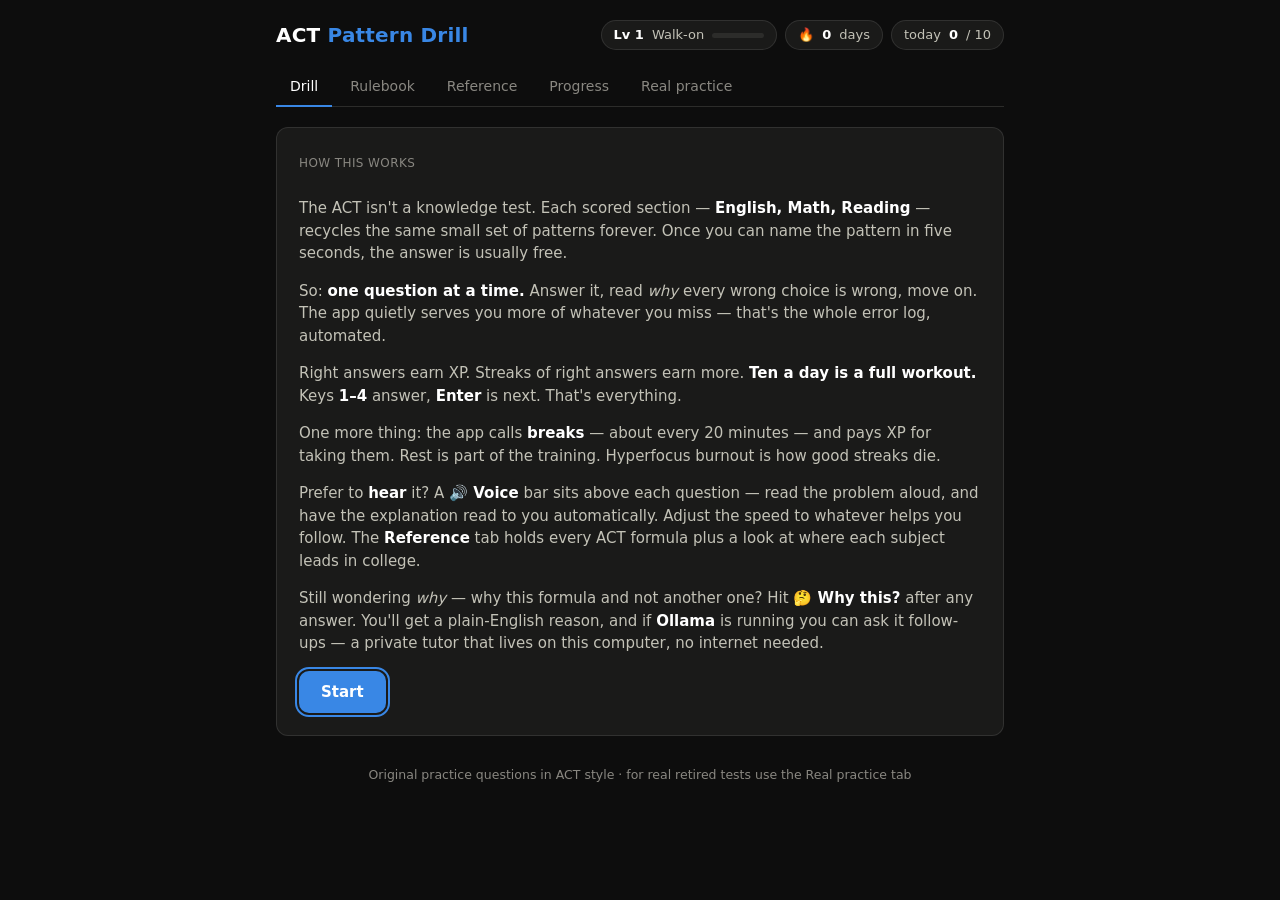
==== commit ec7430fb: "Add 'Why this?' reasoning chat: hand-written why-this-not-that guide per pattern (always offline) + " ====
--- a/index.html
+++ b/index.html
@@ -112,6 +112,38 @@
   .fbox .fstep b { color: var(--ink); font-weight: 600; }
   .plotwrap { margin-top: 12px; text-align: center; }
   .plotwrap svg { background: var(--surface); border: 1px solid var(--border); border-radius: 10px; }
+
+  /* "See it work 3 times" worked-example family */
+  .worktoggle { margin-top: 14px; background: none; border: 1px solid var(--border); color: var(--ink2); font: inherit; font-size: 13px; padding: 6px 13px; border-radius: 8px; cursor: pointer; }
+  .worktoggle:hover { border-color: var(--accent); color: var(--ink); }
+  .workwrap { margin-top: 12px; }
+  .workbanner { font-size: 13.5px; color: var(--gold); font-weight: 600; margin-bottom: 6px; }
+  .worked { border-top: 1px solid var(--grid); padding: 12px 0 2px; }
+  .worked .wctx { font-size: 13px; color: var(--ink2); font-style: italic; margin-bottom: 4px; }
+  .worked .wq { font-size: 15px; color: var(--ink); }
+  .worked .wq .u { text-decoration: underline; text-decoration-color: var(--accent); text-decoration-thickness: 2px; text-underline-offset: 4px; }
+  .worked .wans { font-size: 14px; color: var(--good); font-weight: 600; margin-top: 6px; }
+  .worked .wwhy { font-size: 12.5px; color: var(--muted); margin-top: 3px; }
+
+  /* "Why this?" reasoning chat */
+  .chatoverlay { position: fixed; inset: 0; background: rgba(13,13,13,0.82); z-index: 60; display: flex; align-items: center; justify-content: center; padding: 14px; }
+  .chatpanel { background: var(--surface); border: 1px solid var(--border); border-radius: 16px; width: min(560px, 100%); max-height: 90vh; display: flex; flex-direction: column; overflow: hidden; }
+  .chatpanel .chd { padding: 15px 18px; border-bottom: 1px solid var(--grid); display: flex; justify-content: space-between; align-items: center; }
+  .chatpanel .chd h3 { margin: 0; font-size: 16px; }
+  .chatpanel .cbody { padding: 16px 18px; overflow-y: auto; }
+  .chatreason { border-left: 3px solid var(--accent); background: var(--raised); border-radius: 0 10px 10px 0; padding: 12px 14px; margin-bottom: 12px; }
+  .chatreason .lbl { font-size: 11px; text-transform: uppercase; letter-spacing: 0.4px; color: var(--gold); font-weight: 700; margin-top: 10px; }
+  .chatreason .lbl:first-child { margin-top: 0; }
+  .chatreason p { margin: 3px 0 0; font-size: 14px; color: var(--ink2); }
+  .chatlog { display: flex; flex-direction: column; gap: 8px; }
+  .chatmsg { padding: 9px 12px; border-radius: 10px; font-size: 14px; max-width: 92%; line-height: 1.45; }
+  .chatmsg.user { align-self: flex-end; background: var(--accent-dim); color: #fff; }
+  .chatmsg.ai { align-self: flex-start; background: var(--raised); color: var(--ink); border: 1px solid var(--border); white-space: pre-wrap; }
+  .chatmsg.sys { align-self: center; color: var(--muted); font-size: 12.5px; text-align: center; }
+  .chatstatus { font-size: 12px; color: var(--muted); padding: 2px 18px 8px; }
+  .chatft { padding: 12px 14px; border-top: 1px solid var(--grid); display: flex; gap: 8px; }
+  .chatft input { flex: 1; background: var(--raised); border: 1px solid var(--border); border-radius: 8px; color: var(--ink); font: inherit; font-size: 14px; padding: 9px 12px; }
+  .chatft input:disabled { opacity: 0.5; }
   @keyframes pulse { 0%,100% { opacity: 1; } 50% { opacity: 0.45; } }
   .speakbtn.speaking .ic { animation: pulse 0.9s ease-in-out infinite; }
 
@@ -729,6 +761,266 @@
   }
   function questionFormula(q) { return q.formula || (ACT_PATTERNS[q.pattern] && ACT_PATTERNS[q.pattern].formula) || null; }
 
+  // ---------- math diagrams: show WHY the numbers work ----------
+  // A question can carry  diagram: { type, ... }.  One SVG per type, theme colors baked in (dark app).
+  function mathDiagram(spec) {
+    const W = 300, H = 240;
+    const blue = "#3987e5", gold = "#fab219", ink = "#c3c2b7", ink2 = "#898781",
+          grid = "#2c2c2a", axis = "#52514e", good = "#0ca30c", surf = "#1a1a19", aqua = "#1baf7a";
+    const T = (x, y, t, fill, size, anchor, weight) =>
+      `<text x="${x}" y="${y}" fill="${fill || ink}" font-size="${size || 12}" text-anchor="${anchor || 'start'}"${weight ? ` font-weight="${weight}"` : ''}>${t}</text>`;
+    let s = `<svg viewBox="0 0 ${W} ${H}" width="100%" style="max-width:340px" xmlns="http://www.w3.org/2000/svg">`;
+    s += `<defs><marker id="arr" markerWidth="8" markerHeight="8" refX="6" refY="3" orient="auto"><path d="M0,0 L6,3 L0,6 Z" fill="${ink2}"/></marker></defs>`;
+
+    if (spec.type === "rightTriangle") {
+      const a = spec.a, b = spec.b, maxL = Math.max(a, b);
+      const base = a / maxL * 150, hei = b / maxL * 130, blx = 72, bly = 195;
+      const brx = blx + base, tlx = blx, tly = bly - hei;
+      if (spec.note) s += T(150, 24, spec.note, gold, 12.5, "middle", "bold");
+      s += `<polygon points="${blx},${bly} ${brx},${bly} ${tlx},${tly}" fill="rgba(57,135,229,0.12)" stroke="${blue}" stroke-width="2"/>`;
+      s += `<path d="M ${blx + 12},${bly} L ${blx + 12},${bly - 12} L ${blx},${bly - 12}" fill="none" stroke="${axis}" stroke-width="1.3"/>`;
+      s += T((blx + brx) / 2, bly + 18, spec.aLabel || ("" + a), ink, 12, "middle");
+      s += T(blx - 8, (bly + tly) / 2, spec.bLabel || ("" + b), ink, 12, "end");
+      s += T((brx + tlx) / 2 + 6, (bly + tly) / 2 - 6, spec.cLabel || ("" + spec.c), gold, 12, "start", "bold");
+      if (spec.angle) {
+        s += `<path d="M ${brx - 26},${bly} A 26 26 0 0 1 ${brx - 26 * Math.cos(Math.atan2(hei, base))},${bly - 26 * Math.sin(Math.atan2(hei, base))}" fill="none" stroke="${gold}" stroke-width="1.4"/>`;
+        s += T(brx - 34, bly - 9, "θ", gold, 13, "middle", "bold");
+      }
+    }
+
+    else if (spec.type === "rectangle") {
+      const w = spec.w, h = spec.h, mx = Math.max(w, h);
+      const pw = w / mx * 170, ph = h / mx * 130, x0 = 70, y0 = 55;
+      if (spec.note) s += T(150, 24, spec.note, gold, 12.5, "middle", "bold");
+      s += `<rect x="${x0}" y="${y0}" width="${pw}" height="${ph}" fill="rgba(57,135,229,0.12)" stroke="${blue}" stroke-width="2"/>`;
+      s += T(x0 + pw / 2, y0 + ph + 18, spec.wLabel || ("" + w), ink, 12, "middle");
+      s += T(x0 - 8, y0 + ph / 2, spec.hLabel || ("" + h), ink, 12, "end");
+      if (spec.area) s += T(x0 + pw / 2, y0 + ph / 2 + 4, spec.area, gold, 13, "middle", "bold");
+    }
+
+    else if (spec.type === "areaModel") {
+      // 2x2 box method for (top0+top1)(left0+left1)
+      const gx = 90, gy = 55, gw = 170, gh = 130, cw = gw / 2, ch = gh / 2;
+      if (spec.note) s += T(180, 24, spec.note, gold, 12.5, "middle", "bold");
+      for (let r = 0; r < 2; r++) for (let c = 0; c < 2; c++) {
+        s += `<rect x="${gx + c * cw}" y="${gy + r * ch}" width="${cw}" height="${ch}" fill="rgba(57,135,229,0.08)" stroke="${blue}" stroke-width="1.5"/>`;
+        s += T(gx + c * cw + cw / 2, gy + r * ch + ch / 2 + 5, spec.cells[r][c], gold, 14, "middle", "bold");
+      }
+      s += T(gx + cw / 2, gy - 8, spec.top[0], ink, 12.5, "middle");
+      s += T(gx + cw + cw / 2, gy - 8, spec.top[1], ink, 12.5, "middle");
+      s += T(gx - 8, gy + ch / 2 + 4, spec.left[0], ink, 12.5, "end");
+      s += T(gx - 8, gy + ch + ch / 2 + 4, spec.left[1], ink, 12.5, "end");
+    }
+
+    else if (spec.type === "circle") {
+      const cx = 150, cy = 118, r = 68;
+      if (spec.note) s += T(150, 24, spec.note, gold, 12.5, "middle", "bold");
+      s += `<circle cx="${cx}" cy="${cy}" r="${r}" fill="rgba(57,135,229,0.10)" stroke="${blue}" stroke-width="2"/>`;
+      s += `<circle cx="${cx}" cy="${cy}" r="3" fill="${ink}"/>`;
+      s += `<line x1="${cx}" y1="${cy}" x2="${cx + r}" y2="${cy}" stroke="${gold}" stroke-width="1.8"/>`;
+      s += T(cx + r / 2, cy - 6, spec.rLabel || "r", gold, 12, "middle", "bold");
+      if (spec.dLabel) { s += `<line x1="${cx - r}" y1="${cy}" x2="${cx + r}" y2="${cy}" stroke="${ink2}" stroke-width="1" stroke-dasharray="4 3"/>`; s += T(cx, cy + 16, spec.dLabel, ink2, 11, "middle"); }
+    }
+
+    else if (spec.type === "barModel") {
+      const segs = spec.segments, total = segs.reduce((n, x) => n + x.v, 0);
+      const x0 = 34, x1 = 272, y = 96, h = 40, wpx = x1 - x0, cols = [blue, gold, "#4a3aa7", aqua];
+      let cx = x0;
+      segs.forEach((sg, i) => {
+        const w = sg.v / total * wpx;
+        s += `<rect x="${cx}" y="${y}" width="${w}" height="${h}" fill="${sg.color || cols[i % cols.length]}" opacity="0.85" stroke="${surf}" stroke-width="2"/>`;
+        s += T(cx + w / 2, y + h / 2 + 5, sg.label, "#fff", 12, "middle", "bold");
+        cx += w;
+      });
+      if (spec.caption) s += T(150, y + h + 26, spec.caption, ink, 12.5, "middle");
+    }
+
+    else if (spec.type === "numberLine") {
+      const min = spec.min, max = spec.max, x0 = 34, x1 = 274, y = 128, map = v => x0 + (v - min) / (max - min) * (x1 - x0);
+      s += `<line x1="${x0}" y1="${y}" x2="${x1}" y2="${y}" stroke="${axis}" stroke-width="2"/>`;
+      for (let v = Math.ceil(min); v <= max; v++) { s += `<line x1="${map(v)}" y1="${y - 4}" x2="${map(v)}" y2="${y + 4}" stroke="${ink2}" stroke-width="1"/>`; s += T(map(v), y + 18, v, ink2, 10, "middle"); }
+      if (spec.distance) {
+        const a = map(spec.distance.from), b = map(spec.distance.to), by = y - 34;
+        s += `<line x1="${a}" y1="${by}" x2="${b}" y2="${by}" stroke="${gold}" stroke-width="1.6"/>`;
+        s += `<line x1="${a}" y1="${by}" x2="${a}" y2="${y}" stroke="${gold}" stroke-width="1" stroke-dasharray="3 2"/>`;
+        s += `<line x1="${b}" y1="${by}" x2="${b}" y2="${y}" stroke="${gold}" stroke-width="1" stroke-dasharray="3 2"/>`;
+        s += T((a + b) / 2, by - 6, spec.distance.label, gold, 12.5, "middle", "bold");
+      }
+      (spec.points || []).forEach(p => { s += `<circle cx="${map(p.x)}" cy="${y}" r="5" fill="${p.color || blue}"/>`; if (p.label) s += T(map(p.x), y - 12, p.label, p.color || ink, 11, "middle", "bold"); });
+      if (spec.caption) s += T(150, y + 40, spec.caption, ink, 12.5, "middle");
+    }
+
+    else if (spec.type === "functionMachine") {
+      s += T(60, 82, "input", ink2, 11, "middle");
+      s += `<rect x="30" y="92" width="60" height="46" rx="8" fill="rgba(57,135,229,0.15)" stroke="${blue}" stroke-width="1.5"/>`;
+      s += T(60, 121, spec.input, ink, 16, "middle", "bold");
+      s += `<line x1="92" y1="115" x2="118" y2="115" stroke="${ink2}" stroke-width="2" marker-end="url(#arr)"/>`;
+      s += T(165, 80, "the rule (formula)", gold, 11, "middle");
+      s += `<rect x="120" y="88" width="92" height="66" rx="10" fill="rgba(250,178,25,0.12)" stroke="${gold}" stroke-width="1.5"/>`;
+      s += T(166, 128, spec.rule, ink, 15, "middle", "bold");
+      s += `<line x1="214" y1="115" x2="240" y2="115" stroke="${ink2}" stroke-width="2" marker-end="url(#arr)"/>`;
+      s += T(270, 82, "output", ink2, 11, "middle");
+      s += `<rect x="240" y="92" width="60" height="46" rx="8" fill="rgba(12,163,12,0.15)" stroke="${good}" stroke-width="1.5"/>`;
+      s += T(270, 121, spec.output, ink, 16, "middle", "bold");
+    }
+
+    else if (spec.type === "probGrid") {
+      let cells = spec.cells;
+      if (!cells) {
+        const fav = spec.favIdx || [];
+        cells = [];
+        for (let i = 0; i < spec.count; i++)
+          cells.push({ color: fav.includes(i) ? (spec.favColor || grid) : (spec.otherColor || grid), fav: fav.includes(i) });
+      }
+      const per = spec.perRow || Math.min(cells.length, 6);
+      const rows = Math.ceil(cells.length / per), cell = Math.min(34, 190 / per, 150 / rows);
+      const gw = per * cell, ox = (W - gw) / 2, oy = 42;
+      cells.forEach((cc, i) => {
+        const r = Math.floor(i / per), c = i % per;
+        s += `<rect x="${ox + c * cell}" y="${oy + r * cell}" width="${cell - 3}" height="${cell - 3}" rx="4" fill="${cc.color || grid}" opacity="0.9"/>`;
+        if (cc.fav) s += `<rect x="${ox + c * cell - 1}" y="${oy + r * cell - 1}" width="${cell - 1}" height="${cell - 1}" rx="4" fill="none" stroke="${gold}" stroke-width="2.5"/>`;
+      });
+      if (spec.caption) s += T(150, oy + rows * cell + 22, spec.caption, ink, 12.5, "middle", "bold");
+    }
+
+    else if (spec.type === "systemLines") {
+      const L = spec.lines, sol = spec.solution, M = 24;
+      const minX = sol[0] - 6, maxX = sol[0] + 6, minY = sol[1] - 6, maxY = sol[1] + 6;
+      const sx = x => M + (x - minX) / (maxX - minX) * (W - 2 * M), sy = y => (H - M) - (y - minY) / (maxY - minY) * (H - 2 * M);
+      for (let g = Math.ceil(minX); g <= maxX; g += 2) s += `<line x1="${sx(g)}" y1="${sy(minY)}" x2="${sx(g)}" y2="${sy(maxY)}" stroke="${grid}" stroke-width="1"/>`;
+      for (let g = Math.ceil(minY); g <= maxY; g += 2) s += `<line x1="${sx(minX)}" y1="${sy(g)}" x2="${sx(maxX)}" y2="${sy(g)}" stroke="${grid}" stroke-width="1"/>`;
+      if (minY <= 0 && maxY >= 0) s += `<line x1="${sx(minX)}" y1="${sy(0)}" x2="${sx(maxX)}" y2="${sy(0)}" stroke="${axis}" stroke-width="1.3"/>`;
+      if (minX <= 0 && maxX >= 0) s += `<line x1="${sx(0)}" y1="${sy(minY)}" x2="${sx(0)}" y2="${sy(maxY)}" stroke="${axis}" stroke-width="1.3"/>`;
+      L.forEach((ln, i) => { const c = i === 0 ? blue : aqua; s += `<line x1="${sx(minX)}" y1="${sy(ln.m * minX + ln.b)}" x2="${sx(maxX)}" y2="${sy(ln.m * maxX + ln.b)}" stroke="${c}" stroke-width="2"/>`; });
+      s += `<circle cx="${sx(sol[0])}" cy="${sy(sol[1])}" r="6" fill="${gold}" stroke="#0d0d0d" stroke-width="1"/>`;
+      s += T(sx(sol[0]) + 8, sy(sol[1]) + 4, `(${sol[0]}, ${sol[1]})`, gold, 12, "start", "bold");
+      s += T(150, 22, spec.note || "where the two lines cross = the solution", gold, 11.5, "middle", "bold");
+    }
+
+    s += `</svg>`;
+    const wrap = el("div", "plotwrap"); wrap.innerHTML = s; return wrap;
+  }
+
+  // ---------- "why this, not that?" reasoning guide (always offline) ----------
+  const WHY_GUIDE = {
+    m_asked: { whyThis: "This tests whether you read to the end — the math is usually easy. Circle exactly what's asked before you touch an answer.", whyNot: "The number from stopping early (x when they wanted 4x) is planted in the choices on purpose. 'It fits' isn't the test — 'it's what they asked for' is." },
+    m_backsolve: { whyThis: "When the answers are plain numbers, they're a gift: plug each into the problem and see which one works. A check-it problem is safer than a solve-it problem.", whyNot: "Full algebra isn't wrong, just slower with more places to slip. Reach for it only when the choices aren't numbers you can test." },
+    m_plugin: { whyThis: "When the choices contain variables (or it says 'in terms of'), invent easy numbers, run the problem, and match. It turns abstract algebra into arithmetic you can trust.", whyNot: "Pushing the letters around directly works, but one sign slip and you're lost with nothing to check against. Real numbers catch your mistakes." },
+    m_translate: { whyThis: "Word problems are English that needs converting: 'of'=×, 'per'=÷, 'is'==, 'less than' flips the order. Translate phrase by phrase, then compute.", whyNot: "Guessing the equation from the 'feel' of the sentence is where the flip-traps live — '5 less than x' is x−5, never 5−x." },
+    m_lines: { whyThis: "Two points, a graph, 'parallel/perpendicular', or y=mx+b all point to slope. Slope = rise/run is the master key for the whole coordinate plane.", whyNot: "Don't grab distance or midpoint just because there are points — the question names its own tool: steepness→slope, exact middle→midpoint, length→distance." },
+    m_geometry: { whyThis: "A handful of formulas cover it, and the picture tells you which: sides of a right triangle→Pythagorean, a round thing→circle formulas, a flat shape→its area formula.", whyNot: "The classic circle trap: they hand you a diameter and you plug it in as the radius. Same formula, wrong number in, wrong answer — read what you're actually given." },
+    m_ratio: { whyThis: "Ratios and percents are all 'part vs. whole.' Set them up as fractions and scale; percent change is always change ÷ the ORIGINAL.", whyNot: "You can't add or subtract percents of different amounts — a 30% drop then a 30% rise doesn't return you to start, because the base changed. Use proportion, not addition." },
+    m_average: { whyThis: "The move is 'total = average × count.' Convert to totals, work there, divide once at the end — almost every average problem cracks open this way.", whyNot: "Averaging the averages feels right but usually isn't: groups of different sizes don't share equally. And median ignores the extremes, so it's not the mean." },
+    m_exponents: { whyThis: "Same base? The exponents combine by four rules: add to multiply, subtract to divide, multiply for a power-of-a-power, flip for a negative.", whyNot: "The tempting shortcut — multiplying the bases, or multiplying exponents when you should add — is the #1 slip. x³·x² is x⁵, not x⁶ and not 2x⁵." },
+    m_quadratic: { whyThis: "Factoring hunts for two numbers that multiply to the last term and add to the middle. The area-model box shows exactly why those two terms appear.", whyNot: "The quadratic formula always works but is slower and error-prone — save it for when factoring won't go. And solving x²=k, don't drop the negative root; squaring hides the sign." },
+    m_functions: { whyThis: "f(x) is a machine: whatever's in the parentheses replaces every x. For f(g(x)), run the inner machine first, then feed its output to the outer one.", whyNot: "Doing the functions in the wrong order gives a different answer — f(g(2)) ≠ g(f(2)). The parentheses set the order; you don't get to rearrange them." },
+    m_trig: { whyThis: "SOHCAHTOA picks the ratio for you: name the sides from the angle's point of view, then choose sin/cos/tan by which two sides you actually have.", whyNot: "This is the real 'circle in the square hole': all three ratios fit the same triangle, but only the one matching your two sides is right. Using sin when you have adjacent+hypotenuse (that's cosine) is the trap." },
+    m_probability: { whyThis: "Probability is favorable ÷ total. Two things happening together ('and') multiply; counting how many ways multiplies the options at each step.", whyNot: "Adding when you should multiply is the classic error — two coins both heads is ½×½=¼, not ½+½. 'And' is almost never addition." },
+    m_systems: { whyThis: "Two equations, two unknowns: add/subtract to cancel a variable, or substitute one into the other. On a graph, the answer is where the two lines cross.", whyNot: "One equation alone can't pin it down — one equation with two unknowns has infinite solutions. You need both, combined, to find the single crossing point." }
+  };
+
+  // ---------- local AI bridge (the student's OWN Ollama, via the C# host — nothing leaves the machine) ----------
+  const hasBridge = () => !!(window.chrome && window.chrome.webview);
+  let _ollama = { checked: false, ok: false, model: "", models: [] };
+  const _pending = {};
+  if (hasBridge()) {
+    window.chrome.webview.addEventListener("message", ev => {
+      let d; try { d = typeof ev.data === "string" ? JSON.parse(ev.data) : ev.data; } catch { return; }
+      if (d && d.kind === "ollamaReply" && _pending[d.id]) _pending[d.id](d);
+    });
+  }
+  function bridge(kind, payload, timeoutMs) {
+    return new Promise(resolve => {
+      if (!hasBridge()) { resolve({ ok: false, error: "nobridge" }); return; }
+      const id = "b" + Math.random().toString(36).slice(2);
+      const t = setTimeout(() => { if (_pending[id]) { delete _pending[id]; resolve({ ok: false, error: "timeout" }); } }, timeoutMs || 120000);
+      _pending[id] = d => { clearTimeout(t); delete _pending[id]; resolve(d); };
+      window.chrome.webview.postMessage(JSON.stringify(Object.assign({ kind, id }, payload)));
+    });
+  }
+  async function ollamaCheck() {
+    if (_ollama.checked) return _ollama;
+    const r = await bridge("ollamaPing", {}, 6000);
+    _ollama = { checked: true, ok: !!r.ok, model: r.model || "", models: r.models || [] };
+    return _ollama;
+  }
+  const ollamaAsk = (system, prompt) => bridge("ollamaChat", { model: _ollama.model, system, prompt }, 120000);
+
+  function buildChatContext(q, correct, pat) {
+    let c = "PATTERN: " + pat.name + " — " + pat.rule + "\n";
+    if (q.context) c += "PASSAGE: " + q.context + "\n";
+    if (q.passage) c += "QUESTION: " + q.passage.replace(/\|/g, "") + "\n";
+    if (q.prompt) c += "PROMPT: " + q.prompt + "\n";
+    c += "CHOICES: " + q.choices.map(ch => ch.text).join(" | ") + "\n";
+    c += "CORRECT ANSWER: " + correct.text + " — because " + correct.why + "\n";
+    const f = questionFormula(q);
+    if (f) c += "FORMULA USED: " + f.key + ": " + f.expr + (f.data ? (" ; plugging in: " + f.data) : "") + (f.answer ? (" ; = " + f.answer) : "") + "\n";
+    return c;
+  }
+
+  const CHAT_SYSTEM =
+    "You are a patient ACT tutor for a student with ADHD and a processing disability. You are GIVEN the question, its correct answer, the formula used, and the pattern. Explain the REASONING in plain, warm, encouraging language — especially WHY this approach is the right tool and WHY a tempting alternative would not work. Do NOT solve a different problem, do NOT contradict the given correct answer, and never invent a formula. If you are unsure, say so honestly. Keep it under 120 words.";
+
+  async function openWhyChat(q) {
+    stopSpeech();
+    const pat = ACT_PATTERNS[q.pattern];
+    const correct = q.choices.find(c => c.correct);
+    const guide = WHY_GUIDE[q.pattern] || null;
+
+    const ov = el("div", "chatoverlay");
+    const panel = el("div", "chatpanel");
+    const hd = el("div", "chd");
+    hd.append(el("h3", null, "Why this answer?"));
+    const x = el("button", "btn ghost", "Close"); x.onclick = () => ov.remove();
+    hd.append(x);
+    panel.append(hd);
+
+    const body = el("div", "cbody");
+    if (guide) {
+      const r = el("div", "chatreason");
+      r.append(el("div", "lbl", "Why this approach"), el("p", null, esc(guide.whyThis)),
+               el("div", "lbl", "Why not something else"), el("p", null, esc(guide.whyNot)));
+      body.append(r);
+    }
+    const log = el("div", "chatlog"); body.append(log);
+    panel.append(body);
+
+    const status = el("div", "chatstatus", "Checking for your local AI…");
+    panel.append(status);
+    const ft = el("div", "chatft");
+    const input = el("input"); input.type = "text";
+    input.placeholder = "Ask a follow-up — e.g. why not use the other formula?";
+    input.disabled = true;
+    const send = el("button", "btn", "Ask"); send.disabled = true;
+    ft.append(input, send); panel.append(ft);
+    ov.append(panel); document.body.append(ov);
+
+    const addMsg = (cls, text) => { const d = el("div", "chatmsg " + cls, esc(text)); log.append(d); body.scrollTop = body.scrollHeight; return d; };
+    const ctx = buildChatContext(q, correct, pat);
+    async function ask(userQ) {
+      addMsg("user", userQ);
+      input.value = ""; input.disabled = true; send.disabled = true;
+      const thinking = addMsg("ai", "…thinking…");
+      const r = await ollamaAsk(CHAT_SYSTEM, ctx + "\nStudent's question: " + userQ);
+      thinking.remove();
+      if (r.ok && r.text) addMsg("ai", r.text);
+      else addMsg("sys", "Couldn't reach the local AI just now — the reasoning guide above still answers the big one, and you can try again once Ollama is running.");
+      input.disabled = false; send.disabled = false; input.focus();
+    }
+    send.onclick = () => { const v = input.value.trim(); if (v) ask(v); };
+    input.addEventListener("keydown", e => { if (e.key === "Enter") { e.preventDefault(); const v = input.value.trim(); if (v) ask(v); } });
+
+    const oll = await ollamaCheck();
+    if (!hasBridge())
+      status.textContent = "Live Q&A runs in the desktop app with Ollama. The reasoning guide above is always here.";
+    else if (oll.ok) {
+      status.textContent = "🟢 Local AI ready (" + oll.model + ") — private & offline. Ask anything about this problem.";
+      input.disabled = false; send.disabled = false; input.focus();
+      if (!guide) addMsg("sys", "Ask me why this works — or why another method wouldn't.");
+    } else
+      status.textContent = "Live Q&A is off. Start Ollama (you've got it) to chat — meanwhile the reasoning guide above still helps.";
+  }
+
   // ---------- drill view ----------
   const viewDrill = document.getElementById("view-drill");
   let current = null;
@@ -742,7 +1034,8 @@
       el("p", null, "So: <b>one question at a time.</b> Answer it, read <i>why</i> every wrong choice is wrong, move on. The app quietly serves you more of whatever you miss — that's the whole error log, automated."),
       el("p", null, "Right answers earn XP. Streaks of right answers earn more. <b>Ten a day is a full workout.</b> Keys <b>1–4</b> answer, <b>Enter</b> is next. That's everything."),
       el("p", null, "One more thing: the app calls <b>breaks</b> — about every 20 minutes — and pays XP for taking them. Rest is part of the training. Hyperfocus burnout is how good streaks die."),
-      el("p", null, "Prefer to <b>hear</b> it? A <b>🔊 Voice</b> bar sits above each question — read the problem aloud, and have the explanation read to you automatically. Adjust the speed to whatever helps you follow. The <b>Reference</b> tab holds every ACT formula plus a look at where each subject leads in college.")
+      el("p", null, "Prefer to <b>hear</b> it? A <b>🔊 Voice</b> bar sits above each question — read the problem aloud, and have the explanation read to you automatically. Adjust the speed to whatever helps you follow. The <b>Reference</b> tab holds every ACT formula plus a look at where each subject leads in college."),
+      el("p", null, "Still wondering <i>why</i> — why this formula and not another one? Hit <b>🤔 Why this?</b> after any answer. You'll get a plain-English reason, and if <b>Ollama</b> is running you can ask it follow-ups — a private tutor that lives on this computer, no internet needed.")
     );
     const a = el("div", "actions");
     const b = el("button", "btn", "Start");
@@ -876,6 +1169,7 @@
     const qf = questionFormula(q);
     if (qf) card.append(formulaBox(qf));
     if (q.plot) card.append(coordPlot(q.plot));
+    if (q.diagram) card.append(mathDiagram(q.diagram));
 
     const pat = ACT_PATTERNS[q.pattern];
     const pb = el("div", "patternbox");
@@ -899,7 +1193,9 @@
     const a = el("div", "actions");
     const nextBtn = el("button", "btn", "Next question");
     nextBtn.onclick = nextQuestion;
-    a.append(nextBtn, el("span", "hint", "Enter for next"));
+    const whyBtn = el("button", "btn ghost", "🤔 Why this?");
+    whyBtn.onclick = () => openWhyChat(q);
+    a.append(nextBtn, whyBtn, el("span", "hint", "Enter for next"));
     card.append(a);
 
     if (leveledUp) showLevelUp(newLevel, note);
@@ -908,6 +1204,9 @@
 
   // keyboard
   document.addEventListener("keydown", (e) => {
+    // chat is open: let the user type freely; Escape closes it, everything else is ignored by the drill
+    const chat = document.querySelector(".chatoverlay");
+    if (chat) { if (e.key === "Escape") chat.remove(); return; }
     if (document.querySelector(".overlay")) {
       if (e.key === "Enter" || e.key === " ") { e.preventDefault(); document.querySelector(".overlay").remove(); }
       return;
@@ -962,7 +1261,44 @@
         el("span", "mval", seen < 3 ? "warming up · " + seen + " reps" : Math.round(m * 100) + "% · " + seen + " reps")
       );
       c.append(row);
+
+      // "same pattern, different words — it always works" expander
+      const demoQs = ACT_QUESTIONS.filter(x => x.pattern === pid);
+      if (demoQs.length >= 2) {
+        const wrap = el("div", "workwrap hidden");
+        let built = false;
+        const toggle = el("button", "worktoggle", "▶ See it work on 3 questions");
+        toggle.onclick = () => {
+          const show = wrap.classList.contains("hidden");
+          wrap.classList.toggle("hidden");
+          toggle.textContent = show ? "▼ Hide worked examples" : "▶ See it work on 3 questions";
+          if (show && !built) { built = true; buildWorked(wrap, demoQs); }
+        };
+        c.append(toggle, wrap);
+      }
       v.append(c);
+  }
+  function buildWorked(wrap, qs) {
+    const withVisual = qs.filter(q => q.diagram || q.plot || q.formula);
+    const pick = (withVisual.length >= 2 ? withVisual : qs).slice(0, 3);
+    const anyFormula = pick.some(q => questionFormula(q));
+    wrap.append(el("div", "workbanner", anyFormula
+      ? "🔑 Same formula every time — the words and numbers change, the key doesn't."
+      : "Same pattern every time — different words, same move."));
+    pick.forEach(q => {
+      const w = el("div", "worked");
+      if (q.context) w.append(el("div", "wctx", esc(q.context)));
+      w.append(el("div", "wq", q.passage ? renderPassage(q.passage) : esc(q.prompt || "")));
+      if (q.passage && q.prompt) w.append(el("div", "wctx", esc(q.prompt)));
+      const qf = questionFormula(q);
+      if (qf) w.append(formulaBox(qf));
+      if (q.plot) w.append(coordPlot(q.plot));
+      if (q.diagram) w.append(mathDiagram(q.diagram));
+      const correct = q.choices.find(c => c.correct);
+      w.append(el("div", "wans", "✓ " + esc(correct.text)));
+      w.append(el("div", "wwhy", esc(correct.why)));
+      wrap.append(w);
+    });
   }
 
   // ---------- progress ----------
@@ -1211,6 +1547,16 @@
         "**Line references** — read the sentence before and after the cited line; the answer often hides in the neighbors.",
         "**Extreme words** (always, never, only, all) are usually wrong; **soft words** (often, some, suggests) are usually safe.",
         "**College reading** is this scaled up: annotating, finding an author's argument and evidence, comparing sources — exactly what 'map the passage' trains."
+      ]},
+    { group: "Test-day game plan",
+      blurb: "Knowing the material is half of it; running the clock well is the other half. These habits protect the points you've earned.",
+      notes: [
+        "**Never leave a blank** — there's no penalty for a wrong guess on the ACT. With one minute left, bubble something for every remaining question. A guess is worth more than a blank, always.",
+        "**Answer easy first, flag the rest** — do a pass grabbing every question you know fast, mark the hard ones, and come back. Don't let one brutal question eat the time of five easy ones.",
+        "**On math, use your tools** — plug in the answer choices (backsolve) or plug in easy numbers when you're stuck. You don't have to solve it the 'official' way; you have to get it right.",
+        "**Extended time changes the math** — with 50% more time, slow-and-accurate beats rushed-and-sloppy. Use the extra minutes to double-check, not to grind on one problem.",
+        "**Bubble in batches, carefully** — fill answers a page at a time and check the number matches. A single mis-bubble can shift every answer after it.",
+        "**When two choices feel equal, name the difference** — the ACT rarely has two right answers. Find the exact word or number that separates them; that's the thing being tested."
       ]}
   ];
 
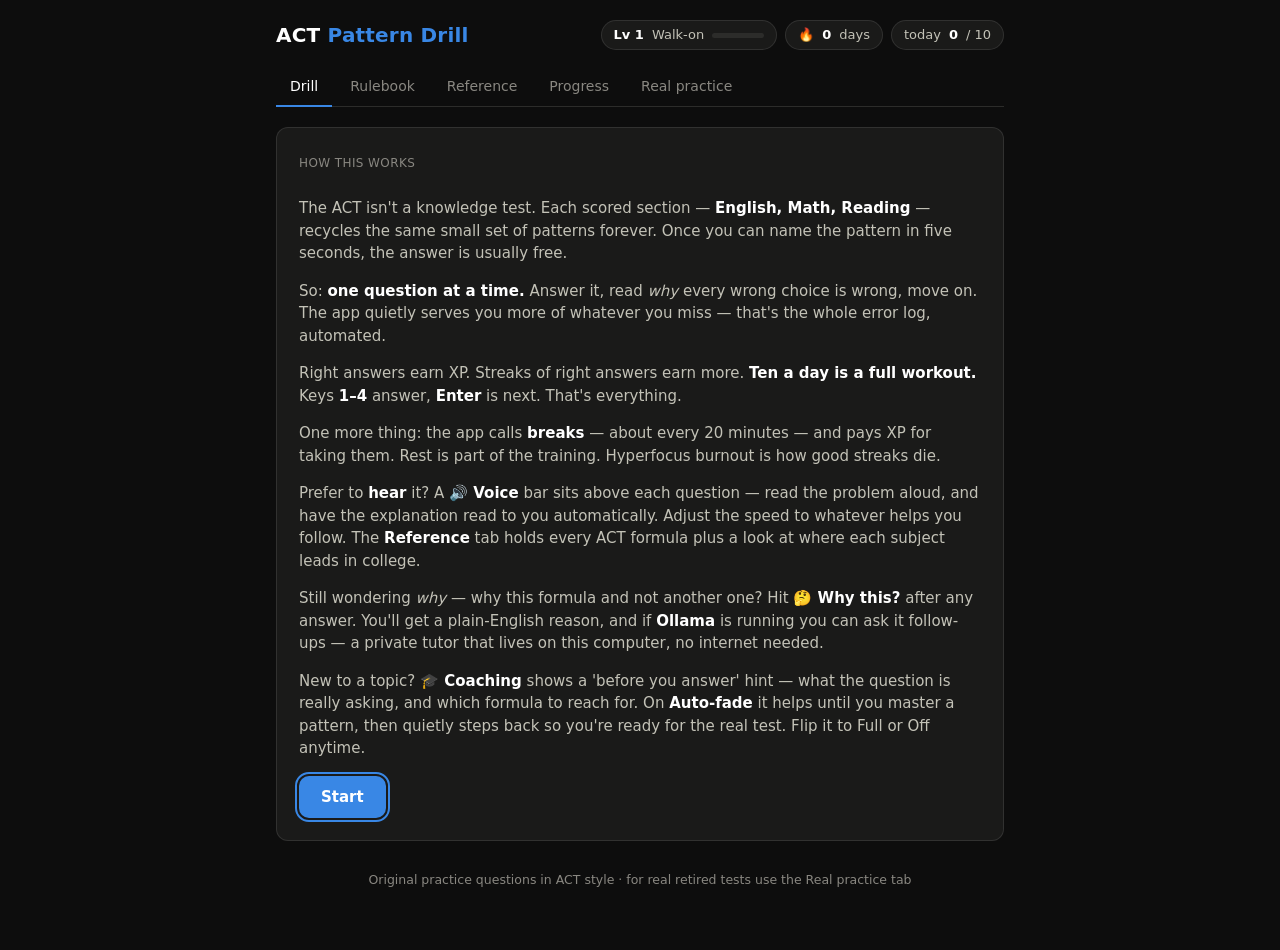
==== commit fb519ba1: "Add coaching/scaffold mode: 'before you answer' box decodes the question + hints the formula, with F" ====
--- a/index.html
+++ b/index.html
@@ -144,6 +144,17 @@
   .chatft { padding: 12px 14px; border-top: 1px solid var(--grid); display: flex; gap: 8px; }
   .chatft input { flex: 1; background: var(--raised); border: 1px solid var(--border); border-radius: 8px; color: var(--ink); font: inherit; font-size: 14px; padding: 9px 12px; }
   .chatft input:disabled { opacity: 0.5; }
+
+  /* Coaching control + "before you answer" scaffold */
+  .coachbar { display: flex; gap: 6px; align-items: center; margin-bottom: 12px; flex-wrap: wrap; }
+  .coachbar button { background: var(--surface); border: 1px solid var(--border); border-radius: 999px; color: var(--muted); font: inherit; font-size: 13px; padding: 4px 14px; cursor: pointer; }
+  .coachbar button:hover { color: var(--ink2); border-color: var(--accent); }
+  .coachbar button.on { color: var(--ink); border-color: var(--accent); background: rgba(57,135,229,0.12); }
+  .scaffold { margin-bottom: 14px; padding: 12px 14px; border-left: 3px solid var(--aqua, #1baf7a); background: var(--raised); border-radius: 0 10px 10px 0; }
+  .scaffold .slabel { font-size: 11px; letter-spacing: 0.4px; text-transform: uppercase; color: #1baf7a; font-weight: 700; }
+  .scaffold .srow { font-size: 14px; color: var(--ink2); margin-top: 7px; }
+  .scaffold .srow b { color: var(--ink); font-weight: 600; }
+  .scaffold .sform { font-family: Consolas, "Cascadia Mono", monospace; color: var(--ink); }
   @keyframes pulse { 0%,100% { opacity: 1; } 50% { opacity: 0.45; } }
   .speakbtn.speaking .ic { animation: pulse 0.9s ease-in-out infinite; }
 
@@ -352,7 +363,7 @@
   function blankState() {
     return { v: 1, patt: {}, q: {}, daily: {}, recent: [], introSeen: false,
              xp: 0, combo: 0, bestCombo: 0, sinceNote: 99, lastNote: -1, subj: "All",
-             audio: { on: true, rate: 0.9, autoRead: true } };
+             audio: { on: true, rate: 0.9, autoRead: true }, coach: "auto" };
   }
   function load() {
     try {
@@ -1035,7 +1046,8 @@
       el("p", null, "Right answers earn XP. Streaks of right answers earn more. <b>Ten a day is a full workout.</b> Keys <b>1–4</b> answer, <b>Enter</b> is next. That's everything."),
       el("p", null, "One more thing: the app calls <b>breaks</b> — about every 20 minutes — and pays XP for taking them. Rest is part of the training. Hyperfocus burnout is how good streaks die."),
       el("p", null, "Prefer to <b>hear</b> it? A <b>🔊 Voice</b> bar sits above each question — read the problem aloud, and have the explanation read to you automatically. Adjust the speed to whatever helps you follow. The <b>Reference</b> tab holds every ACT formula plus a look at where each subject leads in college."),
-      el("p", null, "Still wondering <i>why</i> — why this formula and not another one? Hit <b>🤔 Why this?</b> after any answer. You'll get a plain-English reason, and if <b>Ollama</b> is running you can ask it follow-ups — a private tutor that lives on this computer, no internet needed.")
+      el("p", null, "Still wondering <i>why</i> — why this formula and not another one? Hit <b>🤔 Why this?</b> after any answer. You'll get a plain-English reason, and if <b>Ollama</b> is running you can ask it follow-ups — a private tutor that lives on this computer, no internet needed."),
+      el("p", null, "New to a topic? <b>🎓 Coaching</b> shows a 'before you answer' hint — what the question is really asking, and which formula to reach for. On <b>Auto-fade</b> it helps until you master a pattern, then quietly steps back so you're ready for the real test. Flip it to Full or Off anytime.")
     );
     const a = el("div", "actions");
     const b = el("button", "btn", "Start");
@@ -1057,6 +1069,37 @@
     return bar;
   }
 
+  // ---------- coaching: scaffold now, fade as mastery grows ----------
+  const COACH = { full: "Full", auto: "Auto-fade", off: "Off" };
+  const COACH_ORDER = ["auto", "full", "off"];
+  function coachBar() {
+    const bar = el("div", "coachbar");
+    const b = el("button", "on", "🎓 Coaching: " + COACH[S.coach || "auto"]);
+    b.title = "Full = always show hints · Auto-fade = hints until you master a pattern · Off = test mode";
+    b.onclick = () => {
+      const i = COACH_ORDER.indexOf(S.coach || "auto");
+      S.coach = COACH_ORDER[(i + 1) % COACH_ORDER.length];
+      save(); nextQuestion();
+    };
+    bar.append(b);
+    return bar;
+  }
+  function shouldCoach(q) {
+    if (S.coach === "off") return false;
+    if (S.coach === "full") return true;
+    return !isMastered(q.pattern); // auto: help until this pattern is mastered, then fade
+  }
+  function scaffoldBox(q) {
+    const pat = ACT_PATTERNS[q.pattern];
+    const f = questionFormula(q);
+    const box = el("div", "scaffold");
+    box.append(el("div", "slabel", "Before you answer"));
+    if (q.decode) box.append(el("div", "srow", "<b>What they're asking:</b> " + esc(q.decode)));
+    box.append(el("div", "srow", "<b>The move:</b> " + esc(pat.cue)));
+    if (f) box.append(el("div", "srow", "<b>Reach for:</b> <span class='sform'>" + esc(f.key + " — " + f.expr) + "</span>"));
+    return box;
+  }
+
   function nextQuestion() {
     stopSpeech();
     // stepped away on their own? counters reset quietly — no nagging someone who already rested
@@ -1067,6 +1110,7 @@
     current = { q, choices: orderedChoices(q), answered: false };
     viewDrill.innerHTML = "";
     viewDrill.append(subjectBar());
+    viewDrill.append(coachBar());
     viewDrill.append(audioBar());
 
     const card = el("div", "card");
@@ -1082,6 +1126,8 @@
     const rqRow = el("div", "readrow");
     rqRow.append(speakerButton("Read question", () => questionSpeech(q, current.choices)));
     card.append(rqRow);
+    // scaffold (coaching): decode the question + point at the formula, before answering
+    if (shouldCoach(q)) card.append(scaffoldBox(q));
 
     const list = el("div", "choices");
     current.choices.forEach((c, idx) => {
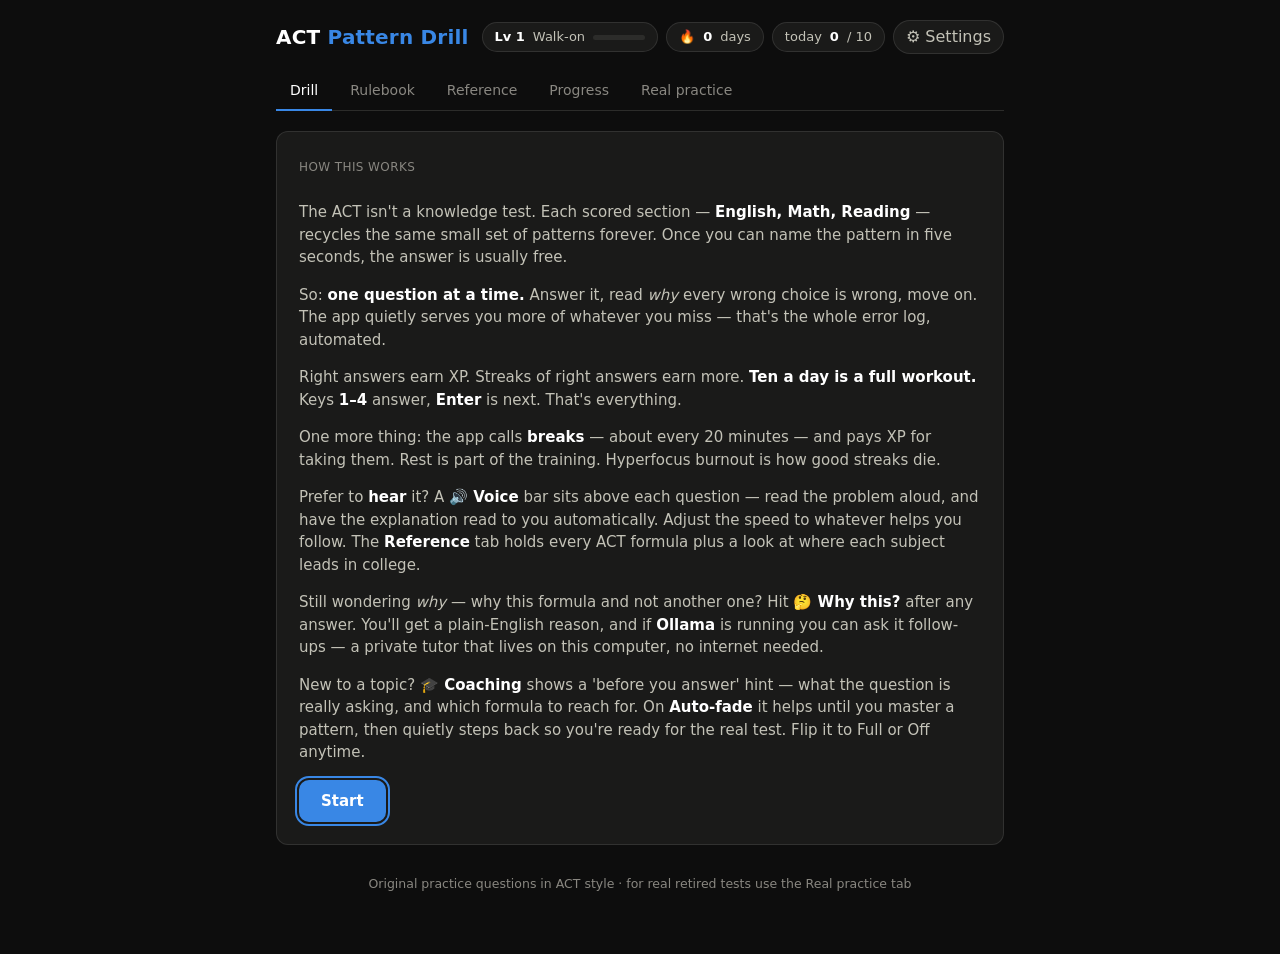
==== commit b3015db4: "Add Settings (light/dark theme + text-size, theme-aware diagrams) and one-click in-app AI-tutor inst" ====
--- a/index.html
+++ b/index.html
@@ -5,7 +5,7 @@
 <meta name="viewport" content="width=device-width, initial-scale=1">
 <title>ACT Pattern Drill</title>
 <style>
-  :root {
+  :root, :root[data-theme="dark"] {
     --page: #0d0d0d;
     --surface: #1a1a19;
     --raised: #222221;
@@ -21,6 +21,22 @@
     --bad: #d03b3b;
     --gold: #fab219;
   }
+  :root[data-theme="light"] {
+    --page: #f4f4f1;
+    --surface: #ffffff;
+    --raised: #f0efeb;
+    --ink: #0b0b0b;
+    --ink2: #3f3e3b;
+    --muted: #6b6a66;
+    --grid: #e4e3dc;
+    --baseline: #c3c2b7;
+    --border: rgba(0,0,0,0.14);
+    --accent: #2a78d6;
+    --accent-dim: #1c5cab;
+    --good: #006300;
+    --bad: #c62f2f;
+    --gold: #8a5a00;
+  }
   * { box-sizing: border-box; }
   html, body { margin: 0; padding: 0; }
   body {
@@ -73,14 +89,14 @@
   .subhead { margin: 22px 0 10px; font-size: 13px; color: var(--muted); text-transform: uppercase; letter-spacing: 0.8px; font-weight: 600; }
 
   /* Formula reference */
-  .frow { display: flex; gap: 14px; padding: 8px 0; border-bottom: 1px solid var(--grid); align-items: baseline; flex-wrap: wrap; }
+  .frow { display: flex; gap: 16px; padding: 12px 0; border-bottom: 1px solid var(--grid); align-items: baseline; flex-wrap: wrap; }
   .frow:last-child { border-bottom: none; }
-  .frow .fname { flex: 0 0 165px; font-size: 14px; color: var(--ink2); }
-  .frow .fform { flex: 0 0 auto; min-width: 210px; font-family: Consolas, "Cascadia Mono", monospace; font-size: 14.5px; color: var(--ink); }
-  .frow .fex { flex: 1; font-size: 13px; color: var(--muted); min-width: 170px; }
+  .frow .fname { flex: 0 0 180px; font-size: 16px; color: var(--ink2); font-weight: 600; }
+  .frow .fform { flex: 1 1 260px; font-family: Consolas, "Cascadia Mono", monospace; font-size: 17px; color: var(--ink); }
+  .frow .fex { flex: 1 1 200px; font-size: 15px; color: var(--muted); }
 
   /* Reference notes (writing/reading/science prose) */
-  .rnote { padding: 7px 0; border-bottom: 1px solid var(--grid); font-size: 14px; color: var(--ink2); }
+  .rnote { padding: 9px 0; border-bottom: 1px solid var(--grid); font-size: 15.5px; line-height: 1.55; color: var(--ink2); }
   .rnote:last-child { border-bottom: none; }
   .rnote b { color: var(--ink); font-weight: 600; }
   .card .blurb { color: var(--ink2); font-size: 14.5px; margin: 0 0 10px; }
@@ -145,6 +161,25 @@
   .chatft input { flex: 1; background: var(--raised); border: 1px solid var(--border); border-radius: 8px; color: var(--ink); font: inherit; font-size: 14px; padding: 9px 12px; }
   .chatft input:disabled { opacity: 0.5; }
 
+  /* Settings */
+  .gearbtn { cursor: pointer; font: inherit; }
+  .gearbtn:hover { color: var(--ink); border-color: var(--accent); }
+  .setgroup { margin-bottom: 20px; }
+  .setgroup .setlabel { font-size: 12px; text-transform: uppercase; letter-spacing: 0.5px; color: var(--muted); font-weight: 700; margin-bottom: 8px; }
+  .setgroup .setnote { font-size: 13px; color: var(--muted); margin-top: 8px; }
+  .setopts { display: flex; gap: 8px; flex-wrap: wrap; }
+  .setbtn { background: var(--raised); border: 1px solid var(--border); border-radius: 10px; color: var(--ink2); font: inherit; font-size: 15px; padding: 10px 16px; cursor: pointer; }
+  .setbtn:hover { border-color: var(--accent); color: var(--ink); }
+  .setbtn.on { border-color: var(--accent); background: rgba(57,135,229,0.14); color: var(--ink); font-weight: 600; }
+  .aistat { font-size: 14.5px; color: var(--ink2); margin-bottom: 8px; }
+  .aistat b { color: var(--ink); }
+  .aiprogwrap { margin-top: 12px; }
+  .aiprog { height: 12px; background: var(--grid); border-radius: 6px; overflow: hidden; }
+  .aiprog > i { display: block; height: 100%; width: 0%; background: var(--accent); border-radius: 6px; transition: width 0.3s ease; }
+  .aiproglabel { font-size: 13px; color: var(--muted); margin-top: 6px; font-variant-numeric: tabular-nums; }
+  .aiok { color: var(--good); font-weight: 600; }
+  .aibad { color: var(--bad); }
+
   /* Coaching control + "before you answer" scaffold */
   .coachbar { display: flex; gap: 6px; align-items: center; margin-bottom: 12px; flex-wrap: wrap; }
   .coachbar button { background: var(--surface); border: 1px solid var(--border); border-radius: 999px; color: var(--muted); font: inherit; font-size: 13px; padding: 4px 14px; cursor: pointer; }
@@ -155,6 +190,16 @@
   .scaffold .srow { font-size: 14px; color: var(--ink2); margin-top: 7px; }
   .scaffold .srow b { color: var(--ink); font-weight: 600; }
   .scaffold .sform { font-family: Consolas, "Cascadia Mono", monospace; color: var(--ink); }
+
+  /* Step-by-step "break it down" walkthrough */
+  .stepq { font-size: 15px; color: var(--ink); background: var(--raised); border: 1px solid var(--border); border-radius: 10px; padding: 10px 12px; margin-bottom: 12px; }
+  .steplist { display: flex; flex-direction: column; gap: 10px; }
+  .stepitem { border-left: 3px solid var(--accent); background: var(--raised); border-radius: 0 10px 10px 0; padding: 10px 13px; animation: stepin 0.25s ease; }
+  @keyframes stepin { from { opacity: 0; transform: translateY(6px); } to { opacity: 1; transform: none; } }
+  .stepitem .stepnum { font-size: 11px; text-transform: uppercase; letter-spacing: 0.4px; color: var(--accent); font-weight: 700; }
+  .stepitem .stepdo { font-size: 15px; color: var(--ink); margin-top: 4px; }
+  .stepitem .stepwhy { font-size: 13px; color: var(--ink2); margin-top: 5px; }
+  .stepdone { text-align: center; color: var(--good); font-size: 14px; font-weight: 600; margin-top: 12px; }
   @keyframes pulse { 0%,100% { opacity: 1; } 50% { opacity: 0.45; } }
   .speakbtn.speaking .ic { animation: pulse 0.9s ease-in-out infinite; }
 
@@ -314,6 +359,7 @@
       <div class="chip" id="chip-level"></div>
       <div class="chip" id="chip-streak"></div>
       <div class="chip" id="chip-today"></div>
+      <button class="chip gearbtn" id="gearbtn" title="Settings — theme &amp; text size">⚙ Settings</button>
     </div>
   </header>
 
@@ -363,7 +409,8 @@
   function blankState() {
     return { v: 1, patt: {}, q: {}, daily: {}, recent: [], introSeen: false,
              xp: 0, combo: 0, bestCombo: 0, sinceNote: 99, lastNote: -1, subj: "All",
-             audio: { on: true, rate: 0.9, autoRead: true }, coach: "auto" };
+             audio: { on: true, rate: 0.9, autoRead: true }, coach: "auto",
+             theme: "dark", fontScale: 1 };
   }
   function load() {
     try {
@@ -374,6 +421,16 @@
   }
   function save() { localStorage.setItem(KEY, JSON.stringify(S)); }
   let S = load();
+
+  // ---------- appearance: theme + text size ----------
+  function applyTheme() { document.documentElement.setAttribute("data-theme", S.theme === "light" ? "light" : "dark"); }
+  function applyFontScale() { document.body.style.zoom = String(S.fontScale || 1); }
+  // diagram/plot colors that follow the current theme (SVGs are rebuilt each render)
+  function vizColors() {
+    return S.theme === "light"
+      ? { blue: "#2a78d6", gold: "#b06f00", ink: "#3f3e3b", ink2: "#6b6a66", grid: "#e4e3dc", axis: "#b8b7ae", good: "#006300", surf: "#ffffff", aqua: "#188a63" }
+      : { blue: "#3987e5", gold: "#fab219", ink: "#c3c2b7", ink2: "#898781", grid: "#2c2c2a", axis: "#52514e", good: "#0ca30c", surf: "#1a1a19", aqua: "#1baf7a" };
+  }
 
   const todayKey = () => new Date().toLocaleDateString("sv");
   const dayKeyOffset = (n) => {
@@ -732,7 +789,7 @@
     const W = 300, H = 240, M = 24;
     const sx = x => M + (x - minX) / (maxX - minX) * (W - 2 * M);
     const sy = y => (H - M) - (y - minY) / (maxY - minY) * (H - 2 * M);
-    const gA = "#2c2c2a", axis = "#52514e", blue = "#3987e5", gold = "#fab219", ink = "#c3c2b7";
+    const _c = vizColors(), gA = _c.grid, axis = _c.axis, blue = _c.blue, gold = _c.gold, ink = _c.ink;
     let s = `<svg viewBox="0 0 ${W} ${H}" width="100%" style="max-width:340px" xmlns="http://www.w3.org/2000/svg">`;
     const stepX = niceStep(minX, maxX), stepY = niceStep(minY, maxY);
     for (let x = Math.ceil(minX / stepX) * stepX; x <= maxX; x += stepX)
@@ -776,8 +833,8 @@
   // A question can carry  diagram: { type, ... }.  One SVG per type, theme colors baked in (dark app).
   function mathDiagram(spec) {
     const W = 300, H = 240;
-    const blue = "#3987e5", gold = "#fab219", ink = "#c3c2b7", ink2 = "#898781",
-          grid = "#2c2c2a", axis = "#52514e", good = "#0ca30c", surf = "#1a1a19", aqua = "#1baf7a";
+    const _c = vizColors(), blue = _c.blue, gold = _c.gold, ink = _c.ink, ink2 = _c.ink2,
+          grid = _c.grid, axis = _c.axis, good = _c.good, surf = _c.surf, aqua = _c.aqua;
     const T = (x, y, t, fill, size, anchor, weight) =>
       `<text x="${x}" y="${y}" fill="${fill || ink}" font-size="${size || 12}" text-anchor="${anchor || 'start'}"${weight ? ` font-weight="${weight}"` : ''}>${t}</text>`;
     let s = `<svg viewBox="0 0 ${W} ${H}" width="100%" style="max-width:340px" xmlns="http://www.w3.org/2000/svg">`;
@@ -927,17 +984,21 @@
     m_functions: { whyThis: "f(x) is a machine: whatever's in the parentheses replaces every x. For f(g(x)), run the inner machine first, then feed its output to the outer one.", whyNot: "Doing the functions in the wrong order gives a different answer — f(g(2)) ≠ g(f(2)). The parentheses set the order; you don't get to rearrange them." },
     m_trig: { whyThis: "SOHCAHTOA picks the ratio for you: name the sides from the angle's point of view, then choose sin/cos/tan by which two sides you actually have.", whyNot: "This is the real 'circle in the square hole': all three ratios fit the same triangle, but only the one matching your two sides is right. Using sin when you have adjacent+hypotenuse (that's cosine) is the trap." },
     m_probability: { whyThis: "Probability is favorable ÷ total. Two things happening together ('and') multiply; counting how many ways multiplies the options at each step.", whyNot: "Adding when you should multiply is the classic error — two coins both heads is ½×½=¼, not ½+½. 'And' is almost never addition." },
-    m_systems: { whyThis: "Two equations, two unknowns: add/subtract to cancel a variable, or substitute one into the other. On a graph, the answer is where the two lines cross.", whyNot: "One equation alone can't pin it down — one equation with two unknowns has infinite solutions. You need both, combined, to find the single crossing point." }
+    m_systems: { whyThis: "Two equations, two unknowns: add/subtract to cancel a variable, or substitute one into the other. On a graph, the answer is where the two lines cross.", whyNot: "One equation alone can't pin it down — one equation with two unknowns has infinite solutions. You need both, combined, to find the single crossing point." },
+    m_rates: { whyThis: "Build the rate (a division with units), then multiply — and make the units cancel. For unit changes, multiply by the conversion written as a fraction so the old unit cancels out.", whyNot: "Don't just multiply the two numbers you're given. If the units don't line up (minutes vs seconds, yards vs feet), you'll get an answer that's off by a factor. Let the units tell you whether to multiply or divide." }
   };
 
   // ---------- local AI bridge (the student's OWN Ollama, via the C# host — nothing leaves the machine) ----------
   const hasBridge = () => !!(window.chrome && window.chrome.webview);
   let _ollama = { checked: false, ok: false, model: "", models: [] };
   const _pending = {};
+  let _aiProgressCb = null;
   if (hasBridge()) {
     window.chrome.webview.addEventListener("message", ev => {
       let d; try { d = typeof ev.data === "string" ? JSON.parse(ev.data) : ev.data; } catch { return; }
-      if (d && d.kind === "ollamaReply" && _pending[d.id]) _pending[d.id](d);
+      if (!d) return;
+      if (d.kind === "ollamaReply" && _pending[d.id]) _pending[d.id](d);
+      else if (d.kind === "aiProgress" && _aiProgressCb) _aiProgressCb(d);
     });
   }
   function bridge(kind, payload, timeoutMs) {
@@ -952,7 +1013,7 @@
   async function ollamaCheck() {
     if (_ollama.checked) return _ollama;
     const r = await bridge("ollamaPing", {}, 6000);
-    _ollama = { checked: true, ok: !!r.ok, model: r.model || "", models: r.models || [] };
+    _ollama = { checked: true, ok: !!r.ok, running: !!r.running, model: r.model || "", models: r.models || [] };
     return _ollama;
   }
   const ollamaAsk = (system, prompt) => bridge("ollamaChat", { model: _ollama.model, system, prompt }, 120000);
@@ -1011,7 +1072,7 @@
     async function ask(userQ) {
       addMsg("user", userQ);
       input.value = ""; input.disabled = true; send.disabled = true;
-      const thinking = addMsg("ai", "…thinking…");
+      const thinking = addMsg("ai", "…thinking… (the very first answer can take a few seconds while the model warms up)");
       const r = await ollamaAsk(CHAT_SYSTEM, ctx + "\nStudent's question: " + userQ);
       thinking.remove();
       if (r.ok && r.text) addMsg("ai", r.text);
@@ -1028,8 +1089,142 @@
       status.textContent = "🟢 Local AI ready (" + oll.model + ") — private & offline. Ask anything about this problem.";
       input.disabled = false; send.disabled = false; input.focus();
       if (!guide) addMsg("sys", "Ask me why this works — or why another method wouldn't.");
-    } else
-      status.textContent = "Live Q&A is off. Start Ollama (you've got it) to chat — meanwhile the reasoning guide above still helps.";
+    } else if (oll.running)
+      status.textContent = "Ollama is running but has no model yet. In a terminal run:  ollama pull qwen3:8b  — then reopen this.";
+    else
+      status.textContent = "Live Q&A is off. Start the Ollama app to chat — meanwhile the reasoning guide above still helps.";
+  }
+
+  // ---------- step-by-step: reveal ONE small move at a time (beats panic) ----------
+  function stepPanel(q) {
+    stopSpeech();
+    const ov = el("div", "chatoverlay");
+    const panel = el("div", "chatpanel");
+    const hd = el("div", "chd");
+    hd.append(el("h3", null, "Break it down — one step at a time"));
+    const x = el("button", "btn ghost", "Close"); x.onclick = () => ov.remove();
+    hd.append(x); panel.append(hd);
+    const body = el("div", "cbody");
+    const qline = q.passage ? q.passage.replace(/\|/g, "") : (q.prompt || "");
+    if (qline) body.append(el("div", "stepq", esc(qline)));
+    const list = el("div", "steplist"); body.append(list);
+    panel.append(body);
+    const ft = el("div", "chatft");
+    const nextBtn = el("button", "btn", "Show first step ▶");
+    ft.append(nextBtn); panel.append(ft);
+    ov.append(panel); document.body.append(ov);
+
+    const steps = q.steps || [];
+    let i = 0;
+    function reveal() {
+      if (i >= steps.length) { ov.remove(); return; }
+      const s = steps[i]; i++;
+      const it = el("div", "stepitem");
+      it.append(el("div", "stepnum", "Step " + i + " of " + steps.length));
+      it.append(el("div", "stepdo", esc(s.do)));
+      if (s.why) it.append(el("div", "stepwhy", esc(s.why)));
+      list.append(it); body.scrollTop = body.scrollHeight;
+      if (i >= steps.length) {
+        nextBtn.textContent = "Done ✓";
+        list.append(el("div", "stepdone", "That's the whole thing — " + steps.length + " small moves, no scary leap. None of them was the monster it looked like all together."));
+      } else nextBtn.textContent = "Next step ▶";
+      nextBtn.focus();
+    }
+    nextBtn.onclick = reveal;
+    nextBtn.focus();
+  }
+
+  // ---------- settings: theme + text size ----------
+  function openSettings() {
+    stopSpeech();
+    const ov = el("div", "chatoverlay");
+    const panel = el("div", "chatpanel");
+    const hd = el("div", "chd");
+    hd.append(el("h3", null, "⚙ Settings"));
+    const x = el("button", "btn ghost", "Close"); x.onclick = () => ov.remove();
+    hd.append(x); panel.append(hd);
+    const body = el("div", "cbody");
+
+    // Theme
+    const tg = el("div", "setgroup");
+    tg.append(el("div", "setlabel", "Appearance"));
+    const topts = el("div", "setopts");
+    [["dark", "🌙 Dark"], ["light", "☀ Light"]].forEach(([val, label]) => {
+      const b = el("button", "setbtn" + (S.theme === val ? " on" : ""), label);
+      b.onclick = () => {
+        S.theme = val; save(); applyTheme();
+        topts.querySelectorAll(".setbtn").forEach(x => x.classList.remove("on"));
+        b.classList.add("on");
+      };
+      topts.append(b);
+    });
+    tg.append(topts);
+    body.append(tg);
+
+    // Text size
+    const sg = el("div", "setgroup");
+    sg.append(el("div", "setlabel", "Text size"));
+    const sopts = el("div", "setopts");
+    [["Small", 0.9], ["Normal", 1], ["Large", 1.2], ["Extra large", 1.45]].forEach(([label, val]) => {
+      const b = el("button", "setbtn" + (Math.abs((S.fontScale || 1) - val) < 0.001 ? " on" : ""), label);
+      b.style.fontSize = (13 + (val - 0.9) * 14) + "px"; // preview the size on the button
+      b.onclick = () => {
+        S.fontScale = val; save(); applyFontScale();
+        sopts.querySelectorAll(".setbtn").forEach(x => x.classList.remove("on"));
+        b.classList.add("on");
+      };
+      sopts.append(b);
+    });
+    sg.append(sopts);
+    sg.append(el("div", "setnote", "Makes everything — including the Reference formulas — bigger or smaller. Your choice is remembered."));
+    body.append(sg);
+
+    // AI tutor (optional) — status + one-click install with progress
+    const ag = el("div", "setgroup");
+    ag.append(el("div", "setlabel", "AI tutor — the 'Why this?' chat (optional)"));
+    const stat = el("div", "aistat", "Checking…");
+    ag.append(stat);
+    const setupBtn = el("button", "setbtn", "Set up the AI tutor");
+    const progWrap = el("div", "aiprogwrap hidden");
+    const progBar = el("i");
+    const progInner = el("div", "aiprog"); progInner.append(progBar);
+    const progLabel = el("div", "aiproglabel", "");
+    progWrap.append(progInner, progLabel);
+    ag.append(setupBtn, progWrap);
+    ag.append(el("div", "setnote", "One click downloads Ollama + a ~2 GB tutor model and shows progress. Everything then runs on THIS computer — no account, no internet, no cost. The app works fully without it; this only powers the live chat."));
+    body.append(ag);
+
+    (async () => {
+      if (!hasBridge()) { stat.innerHTML = "Live AI runs in the installed desktop app (it's off in this browser preview). The written reasoning guide works everywhere."; setupBtn.classList.add("hidden"); return; }
+      const oll = await ollamaCheck();
+      if (oll.ok) { stat.innerHTML = "<span class='aiok'>✓ Ready</span> — model <b>" + esc(oll.model) + "</b>. Open <b>🤔 Why this?</b> on any question."; setupBtn.textContent = "Add the smaller/faster model"; }
+      else if (oll.running) stat.innerHTML = "Ollama is installed and running, but <b>no model</b> yet. Click below to download one.";
+      else stat.innerHTML = "Not set up yet. The app works fully without it — this just turns on the live chat.";
+    })();
+
+    setupBtn.onclick = () => {
+      if (!hasBridge()) return;
+      setupBtn.disabled = true;
+      progWrap.classList.remove("hidden");
+      progBar.style.width = "2%";
+      progLabel.textContent = "Starting…";
+      _ollama.checked = false; // re-detect after we're done
+      _aiProgressCb = (d) => {
+        if (typeof d.pct === "number") progBar.style.width = Math.max(2, Math.min(100, d.pct)) + "%";
+        if (d.label) progLabel.textContent = d.label;
+        if (d.done) {
+          _aiProgressCb = null;
+          setupBtn.disabled = false;
+          if (d.ok) { progBar.style.width = "100%"; progLabel.innerHTML = "<span class='aiok'>✓ Done — the AI tutor is ready. Try 'Why this?'</span>"; stat.innerHTML = "<span class='aiok'>✓ Ready</span>"; }
+          else { progLabel.innerHTML = "<span class='aibad'>Couldn't finish: " + esc(d.error || "unknown error") + ". You can retry, or install Ollama manually from ollama.com.</span>"; }
+        }
+      };
+      window.chrome.webview.postMessage(JSON.stringify({ kind: "aiSetup" }));
+    };
+
+    panel.append(body);
+    ov.append(panel);
+    document.body.append(ov);
   }
 
   // ---------- drill view ----------
@@ -1241,7 +1436,9 @@
     nextBtn.onclick = nextQuestion;
     const whyBtn = el("button", "btn ghost", "🤔 Why this?");
     whyBtn.onclick = () => openWhyChat(q);
-    a.append(nextBtn, whyBtn, el("span", "hint", "Enter for next"));
+    a.append(nextBtn, whyBtn);
+    if (q.steps) { const sb = el("button", "btn ghost", "🪜 Break it down"); sb.onclick = () => stepPanel(q); a.append(sb); }
+    a.append(el("span", "hint", "Enter for next"));
     card.append(a);
 
     if (leveledUp) showLevelUp(newLevel, note);
@@ -1716,6 +1913,9 @@
   };
 
   // ---------- boot ----------
+  applyTheme();
+  applyFontScale();
+  document.getElementById("gearbtn").onclick = openSettings;
   renderChips();
   if (S.introSeen) nextQuestion(); else showIntro();
 })();
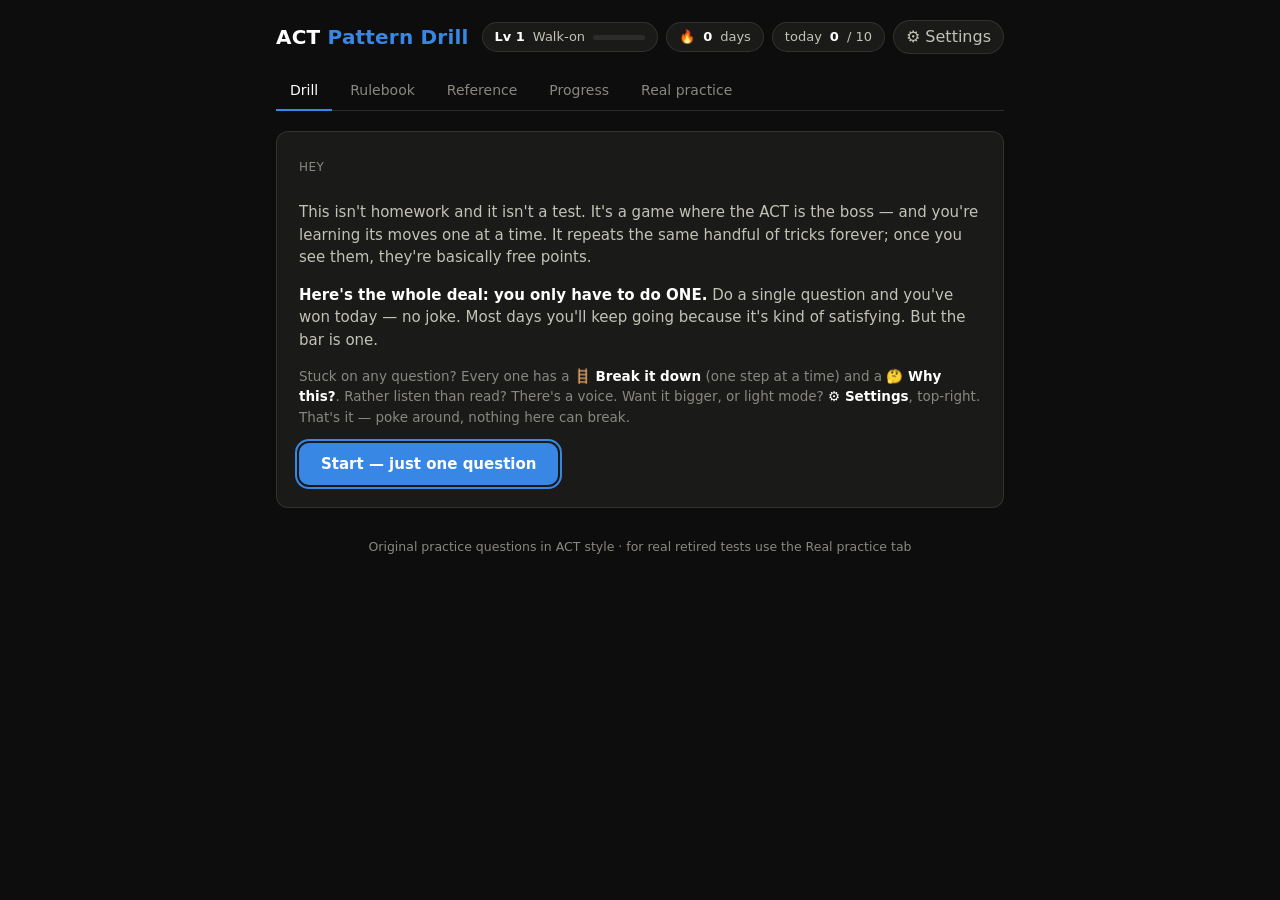
==== commit c329da49: "Anti-quit + audio volume: volume control in Settings, adjustable daily goal (3/5/10/15), warmer 'jus" ====
--- a/index.html
+++ b/index.html
@@ -342,6 +342,7 @@
 
   .intro p { color: var(--ink2); font-size: 15px; }
   .intro b { color: var(--ink); }
+  .intro .introquiet { color: var(--muted); font-size: 13.5px; }
 
   #confetti { position: fixed; inset: 0; pointer-events: none; z-index: 100; }
 
@@ -390,7 +391,8 @@
 
   // ---------- state ----------
   const KEY = "actdrill-v1";
-  const DAILY_GOAL = 10;
+  const DEFAULT_GOAL = 10;
+  const goal = () => S.dailyGoal || DEFAULT_GOAL;   // the daily target is the student's to set — small is fine
 
   const LEVELS = [
     { xp: 0,    name: "Walk-on" },
@@ -409,8 +411,8 @@
   function blankState() {
     return { v: 1, patt: {}, q: {}, daily: {}, recent: [], introSeen: false,
              xp: 0, combo: 0, bestCombo: 0, sinceNote: 99, lastNote: -1, subj: "All",
-             audio: { on: true, rate: 0.9, autoRead: true }, coach: "auto",
-             theme: "dark", fontScale: 1 };
+             audio: { on: true, rate: 0.9, autoRead: true, volume: 1 }, coach: "auto",
+             theme: "dark", fontScale: 1, dailyGoal: 10 };
   }
   function load() {
     try {
@@ -701,6 +703,7 @@
     speechSynthesis.cancel();
     const u = new SpeechSynthesisUtterance(text);
     u.rate = S.audio.rate; u.pitch = 1;
+    u.volume = (S.audio.volume == null ? 1 : S.audio.volume);
     if (_voice) u.voice = _voice;
     if (onDone) { u.onend = onDone; u.onerror = onDone; }
     speechSynthesis.speak(u);
@@ -1179,6 +1182,50 @@
     sg.append(el("div", "setnote", "Makes everything — including the Reference formulas — bigger or smaller. Your choice is remembered."));
     body.append(sg);
 
+    // Read-aloud volume (+ on/off)
+    const vg = el("div", "setgroup");
+    vg.append(el("div", "setlabel", "Read-aloud voice"));
+    const vrow = el("div", "setopts");
+    const voiceToggle = el("button", "setbtn" + (S.audio.on ? " on" : ""), S.audio.on ? "🔊 On" : "🔇 Off");
+    voiceToggle.onclick = () => {
+      S.audio.on = !S.audio.on; if (!S.audio.on) stopSpeech(); save();
+      voiceToggle.className = "setbtn" + (S.audio.on ? " on" : "");
+      voiceToggle.textContent = S.audio.on ? "🔊 On" : "🔇 Off";
+    };
+    vrow.append(voiceToggle);
+    vg.append(vrow);
+    vg.append(el("div", "setlabel", "Volume"));
+    const volrow = el("div", "setopts");
+    [["Quiet", 0.3], ["Medium", 0.65], ["Full", 1]].forEach(([label, val]) => {
+      const b = el("button", "setbtn" + (Math.abs((S.audio.volume == null ? 1 : S.audio.volume) - val) < 0.001 ? " on" : ""), label);
+      b.onclick = () => {
+        S.audio.volume = val; save();
+        volrow.querySelectorAll(".setbtn").forEach(x => x.classList.remove("on"));
+        b.classList.add("on");
+        if (S.audio.on) speak("Volume set."); // hear the change immediately
+      };
+      volrow.append(b);
+    });
+    vg.append(volrow);
+    body.append(vg);
+
+    // Daily goal — small is allowed; the point is to START
+    const gg = el("div", "setgroup");
+    gg.append(el("div", "setlabel", "Daily goal"));
+    const grow = el("div", "setopts");
+    [3, 5, 10, 15].forEach(n => {
+      const b = el("button", "setbtn" + (goal() === n ? " on" : ""), n + " a day");
+      b.onclick = () => {
+        S.dailyGoal = n; save(); renderChips();
+        grow.querySelectorAll(".setbtn").forEach(x => x.classList.remove("on"));
+        b.classList.add("on");
+      };
+      grow.append(b);
+    });
+    gg.append(grow);
+    gg.append(el("div", "setnote", "Rough day? Set it to 3. Doing even ONE question still counts as a win — starting is the whole battle."));
+    body.append(gg);
+
     // AI tutor (optional) — status + one-click install with progress
     const ag = el("div", "setgroup");
     ag.append(el("div", "setlabel", "AI tutor — the 'Why this?' chat (optional)"));
@@ -1235,17 +1282,13 @@
     viewDrill.innerHTML = "";
     const c = el("div", "card intro");
     c.append(
-      el("div", "pill", "How this works"),
-      el("p", null, "The ACT isn't a knowledge test. Each scored section — <b>English, Math, Reading</b> — recycles the same small set of patterns forever. Once you can name the pattern in five seconds, the answer is usually free."),
-      el("p", null, "So: <b>one question at a time.</b> Answer it, read <i>why</i> every wrong choice is wrong, move on. The app quietly serves you more of whatever you miss — that's the whole error log, automated."),
-      el("p", null, "Right answers earn XP. Streaks of right answers earn more. <b>Ten a day is a full workout.</b> Keys <b>1–4</b> answer, <b>Enter</b> is next. That's everything."),
-      el("p", null, "One more thing: the app calls <b>breaks</b> — about every 20 minutes — and pays XP for taking them. Rest is part of the training. Hyperfocus burnout is how good streaks die."),
-      el("p", null, "Prefer to <b>hear</b> it? A <b>🔊 Voice</b> bar sits above each question — read the problem aloud, and have the explanation read to you automatically. Adjust the speed to whatever helps you follow. The <b>Reference</b> tab holds every ACT formula plus a look at where each subject leads in college."),
-      el("p", null, "Still wondering <i>why</i> — why this formula and not another one? Hit <b>🤔 Why this?</b> after any answer. You'll get a plain-English reason, and if <b>Ollama</b> is running you can ask it follow-ups — a private tutor that lives on this computer, no internet needed."),
-      el("p", null, "New to a topic? <b>🎓 Coaching</b> shows a 'before you answer' hint — what the question is really asking, and which formula to reach for. On <b>Auto-fade</b> it helps until you master a pattern, then quietly steps back so you're ready for the real test. Flip it to Full or Off anytime.")
+      el("div", "pill", "Hey"),
+      el("p", null, "This isn't homework and it isn't a test. It's a game where the ACT is the boss — and you're learning its moves one at a time. It repeats the same handful of tricks forever; once you see them, they're basically free points."),
+      el("p", null, "<b>Here's the whole deal: you only have to do ONE.</b> Do a single question and you've won today — no joke. Most days you'll keep going because it's kind of satisfying. But the bar is one."),
+      el("p", "introquiet", "Stuck on any question? Every one has a <b>🪜 Break it down</b> (one step at a time) and a <b>🤔 Why this?</b>. Rather listen than read? There's a voice. Want it bigger, or light mode? <b>⚙ Settings</b>, top-right. That's it — poke around, nothing here can break.")
     );
     const a = el("div", "actions");
-    const b = el("button", "btn", "Start");
+    const b = el("button", "btn", "Start — just one question");
     b.onclick = () => { S.introSeen = true; save(); nextQuestion(); };
     a.append(b);
     c.append(a);
@@ -1309,7 +1352,7 @@
     viewDrill.append(audioBar());
 
     const card = el("div", "card");
-    let pillHtml = esc(ACT_PATTERNS[q.pattern].subject) + " · today " + todayCount() + " / " + DAILY_GOAL;
+    let pillHtml = esc(ACT_PATTERNS[q.pattern].subject) + " · today " + todayCount() + " / " + goal();
     if (S.combo >= 2) pillHtml += " · <span class='combo'>combo ×" + S.combo + "</span>";
     card.append(el("div", "pill", pillHtml));
     if (q.context) card.append(el("p", "context", esc(q.context)));
@@ -1378,7 +1421,7 @@
     const newLevel = levelIndex(S.xp);
     S.sinceNote++;
 
-    const goalJustHit = d.n === DAILY_GOAL;
+    const goalJustHit = d.n === goal();
     const leveledUp = newLevel > prevLevel;
     let note = null;
     if ((goalJustHit || leveledUp || (right && Math.random() < 0.08)) && S.sinceNote >= 8) {
@@ -1425,7 +1468,7 @@
 
     if (goalJustHit) {
       card.append(el("div", "milestone",
-        "<b>That's a full day — " + DAILY_GOAL + " focused reps.</b> That beats three hours of zoning out at a video. Keep going or stop here; both count as a win."));
+        "<b>That's a full day — " + goal() + " focused reps.</b> That beats three hours of zoning out at a video. Keep going or stop here; both count as a win."));
       confetti();
     }
 
@@ -1562,7 +1605,7 @@
     tiles.append(
       tile(String(li + 1) + " <small>" + esc(LEVELS[li].name) + "</small>", S.xp + " XP · level", true),
       tile(streak(), "day streak"),
-      tile(todayCount() + "<small> / " + DAILY_GOAL + "</small>", "today"),
+      tile(todayCount() + "<small> / " + goal() + "</small>", "today"),
       tile(total, "total reps"),
       tile(total ? Math.round(100 * right / total) + "%" : "—", "accuracy"),
       tile(S.bestCombo, "best combo"),
@@ -1590,7 +1633,7 @@
     const days = [];
     for (let i = 13; i >= 0; i--) days.push(dayKeyOffset(i));
     const counts = days.map(k => (S.daily[k] || { n: 0 }).n);
-    const max = Math.max(DAILY_GOAL, ...counts);
+    const max = Math.max(goal(), ...counts);
     const bars = el("div", "bars");
     days.forEach((k, i) => {
       const col = el("div", "barcol" + (counts[i] === 0 ? " empty" : ""));
@@ -1881,7 +1924,7 @@
     lvl.innerHTML = "<b>Lv " + (li + 1) + "</b> " + esc(LEVELS[li].name) +
       " <span class='mini'><i style='width:" + Math.round(levelProgress(S.xp) * 100) + "%'></i></span>";
     document.getElementById("chip-streak").innerHTML = "🔥 <b>" + s + "</b> day" + (s === 1 ? "" : "s");
-    document.getElementById("chip-today").innerHTML = "today <b>" + todayCount() + "</b> / " + DAILY_GOAL;
+    document.getElementById("chip-today").innerHTML = "today <b>" + todayCount() + "</b> / " + goal();
   }
 
   document.getElementById("tabs").addEventListener("click", (e) => {
